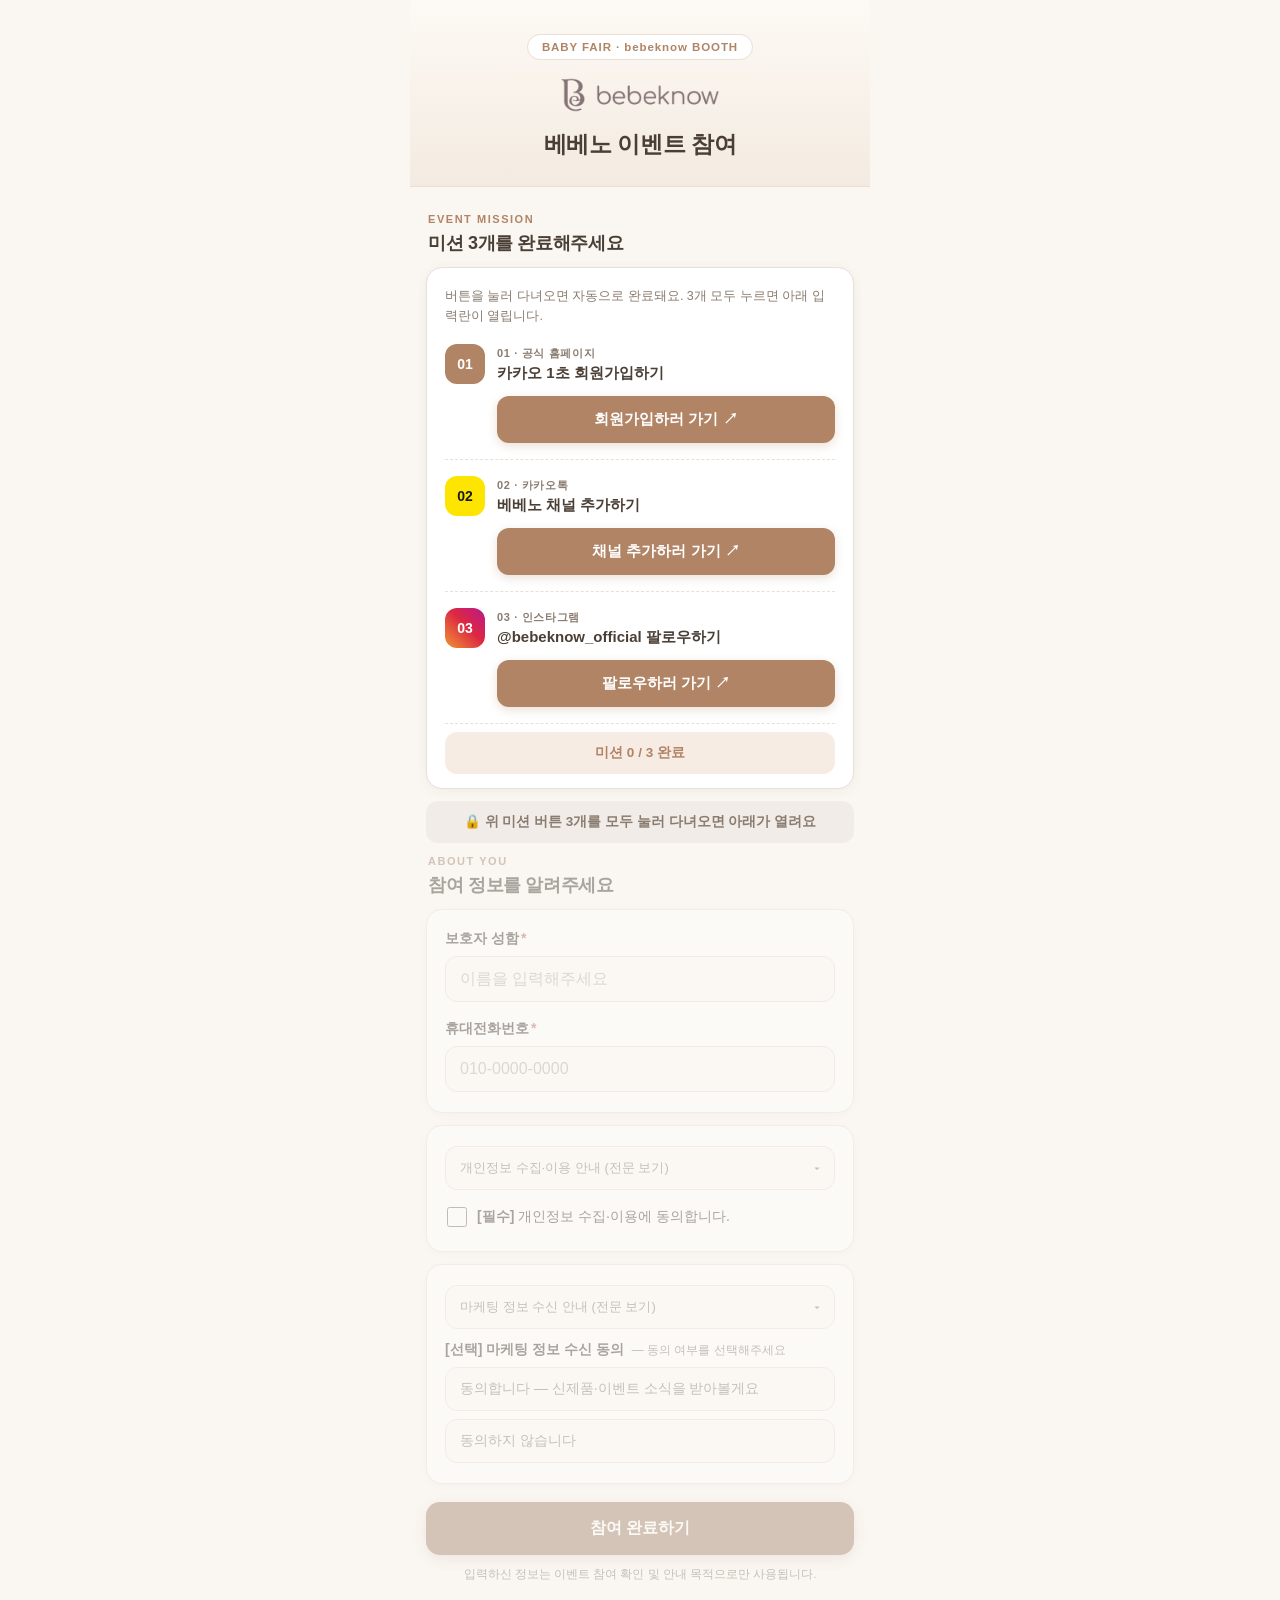
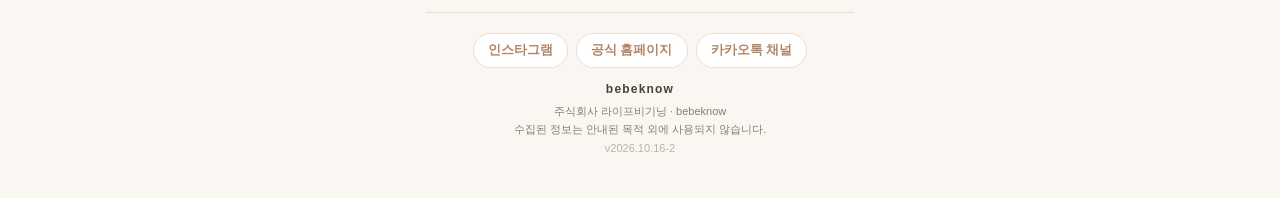
==== index.html @ bc6b5216 "이벤트 페이지: 구매 혜택(보증 연장·캐럿헤드) 카드 삭제 Co-Authored-By: Claude Opus 5.5 <noreply@anthropic.com>" ====
<!DOCTYPE html>
<html lang="ko">
<head>
<meta charset="UTF-8">
<meta name="viewport" content="width=device-width, initial-scale=1.0, maximum-scale=1.0">
<title>베베노 이벤트 참여 | bebeknow</title>
<meta name="description" content="베이비페어 베베노 부스 이벤트 참여 페이지. 미션 3개를 완료하고 실리콘 약병을 받아가세요.">
<meta property="og:title" content="베베노 이벤트 참여">
<meta property="og:description" content="베베노 부스 이벤트 — 미션을 완료하고 럭키드로우에 응모하세요.">
<meta name="theme-color" content="#faf6f1">
<style>
  :root{
    --bg:#faf6f1;
    --bg-deep:#f3ebe1;
    --card:#ffffff;
    --ink:#4a3f36;
    --ink-soft:#8a7c70;
    --line:#e9dfd5;
    --accent:#c9a086;
    --accent-deep:#b08464;
    --accent-tint:#f6ece3;
    --ok:#7ba05b;
    --err:#c46a5a;
    --shadow:0 2px 12px rgba(74,63,54,.06);
  }
  *{box-sizing:border-box;margin:0;padding:0}
  html{-webkit-text-size-adjust:100%;scroll-behavior:smooth}
  body{
    font-family:'Pretendard Variable',Pretendard,-apple-system,BlinkMacSystemFont,'Apple SD Gothic Neo','Noto Sans KR',sans-serif;
    background:var(--bg);color:var(--ink);
    min-height:100vh;padding:0 0 40px;
    display:flex;justify-content:center;
    -webkit-font-smoothing:antialiased;
  }
  .wrap{width:100%;max-width:460px;padding:0 16px}

  /* ===== HERO ===== */
  .hero{
    text-align:center;padding:34px 4px 26px;margin:0 -16px 18px;
    background:linear-gradient(180deg,#fdf9f4 0%,var(--bg-deep) 100%);
    border-bottom:1px solid var(--line);
  }
  .hero .badge{
    display:inline-block;padding:6px 14px;border-radius:999px;
    background:#fff;border:1px solid var(--line);
    font-size:11.5px;font-weight:700;letter-spacing:.08em;color:var(--accent-deep);
    margin-bottom:16px;
  }
  .hero .logo-img{width:186px;max-width:60%;height:auto;display:block;margin:0 auto}
  .hero h1{font-size:23px;font-weight:800;margin-top:14px;line-height:1.4;letter-spacing:-.02em}
  .hero p{font-size:14.5px;color:var(--ink-soft);margin-top:8px;line-height:1.7}

  /* ===== 공통 섹션 ===== */
  .sec-label{
    font-size:11px;font-weight:800;letter-spacing:.14em;color:var(--accent-deep);
    margin:26px 2px 6px;
  }
  .sec-title{font-size:18px;font-weight:800;margin:0 2px 12px;letter-spacing:-.02em}
  .card{
    background:var(--card);border:1px solid var(--line);border-radius:16px;
    padding:20px 18px;margin-bottom:12px;box-shadow:var(--shadow);
  }

  /* ===== 바로가기 링크 ===== */
  .links{display:flex;flex-direction:column;gap:10px}
  .link-row{
    display:flex;align-items:center;gap:12px;
    padding:14px 14px;border:1.5px solid var(--line);border-radius:14px;
    background:#fdfbf8;text-decoration:none;color:inherit;
    transition:border-color .15s, transform .15s;
  }
  .link-row:active{transform:scale(.985)}
  .link-row .num{
    width:38px;height:38px;border-radius:12px;flex-shrink:0;
    display:flex;align-items:center;justify-content:center;
    font-size:18px;color:#fff;background:var(--accent-deep);
  }
  .link-row.ig .num{background:linear-gradient(45deg,#f09433,#dc2743 55%,#bc1888)}
  .link-row.web .num{background:var(--accent-deep)}
  .link-row.kko .num{background:#FEE500;color:#191919}
  .link-row .tx{flex:1;min-width:0}
  .link-row .tx b{display:block;font-size:14.5px;font-weight:700;line-height:1.4}
  .link-row .tx span{display:block;font-size:12px;color:var(--ink-soft);margin-top:2px;
    overflow:hidden;text-overflow:ellipsis;white-space:nowrap}
  .link-row .go{
    font-size:12px;font-weight:700;color:var(--accent-deep);flex-shrink:0;
    padding:7px 11px;border-radius:999px;background:var(--accent-tint);
  }
  .link-row.soon{opacity:.6;pointer-events:none}
  .link-row.soon .go{background:#f1ece7;color:var(--ink-soft)}

  /* ===== 폼 ===== */
  .field{margin-bottom:18px}
  .field:last-child{margin-bottom:0}
  label.t{display:block;font-size:14px;font-weight:700;margin-bottom:8px}
  label.t .req{color:var(--err);margin-left:2px}
  label.t .opt{color:var(--ink-soft);font-weight:400;font-size:12px;margin-left:4px}
  input[type=text],input[type=tel]{
    width:100%;padding:13px 14px;font-size:16px;color:var(--ink);
    border:1.5px solid var(--line);border-radius:12px;background:#fdfbf8;
    outline:none;font-family:inherit;transition:border-color .15s;
  }
  input[type=text]::placeholder,input[type=tel]::placeholder{color:#bdb0a4}
  input[type=text]:focus,input[type=tel]:focus{border-color:var(--accent);background:#fff}
  .hint{font-size:12px;color:var(--ink-soft);margin-top:6px;line-height:1.5}

  /* ===== 주소 검색 ===== */
  .addr-row{display:flex;gap:8px}
  .addr-row input{flex:1;min-width:0}
  .addr-btn{
    flex-shrink:0;padding:0 16px;font-size:14px;font-weight:700;color:#fff;
    background:var(--accent-deep);border:none;border-radius:12px;cursor:pointer;
    font-family:inherit;white-space:nowrap;
  }
  .addr-btn:active{opacity:.85}
  input.addr-main,input.addr-detail{margin-top:8px}
  .dev-note{
    margin:0 -16px 0;padding:12px 16px;background:#fff6d6;color:#6b5320;
    font-size:12.5px;line-height:1.6;border-bottom:1px solid #f0dc9a;
  }
  .dev-note b{display:block;margin-bottom:2px}
  .dev-note[hidden]{display:none}
  .addr-layer{
    position:fixed;inset:0;z-index:1000;background:rgba(74,63,54,.45);
    display:flex;align-items:flex-end;justify-content:center;
  }
  .addr-layer[hidden]{display:none}
  .addr-panel{
    width:100%;max-width:460px;height:85vh;height:85dvh;background:#fff;
    border-radius:18px 18px 0 0;display:flex;flex-direction:column;overflow:hidden;
    box-shadow:0 -6px 30px rgba(0,0,0,.18);
  }
  .addr-head{
    display:flex;align-items:center;justify-content:space-between;
    padding:14px 16px;border-bottom:1px solid var(--line);flex-shrink:0;
  }
  .addr-head b{font-size:15px;font-weight:800}
  .addr-head button{
    width:34px;height:34px;border-radius:50%;border:none;background:var(--bg);
    color:var(--ink);font-size:16px;cursor:pointer;font-family:inherit;
  }
  #addrEmbed{flex:1;min-height:0}
  #addrEmbed iframe{width:100%!important;height:100%!important}
  body.addr-open{overflow:hidden}
  .chips{display:flex;flex-wrap:wrap;gap:8px}
  .chip{position:relative}
  .chip input{position:absolute;opacity:0;inset:0;cursor:pointer}
  .chip span{
    display:inline-block;padding:10px 14px;font-size:14px;border-radius:999px;
    border:1.5px solid var(--line);background:#fdfbf8;color:var(--ink-soft);
  }
  .chip input:checked + span{
    background:var(--accent);border-color:var(--accent);color:#fff;font-weight:700;
  }
  .chip input:focus-visible + span{outline:2px solid var(--accent-deep);outline-offset:2px}
  details{
    border:1px solid var(--line);border-radius:12px;background:#fdfbf8;
    padding:0;margin-bottom:12px;overflow:hidden;
  }
  summary{
    list-style:none;cursor:pointer;padding:12px 14px;font-size:13px;
    color:var(--ink-soft);display:flex;justify-content:space-between;align-items:center;
  }
  summary::-webkit-details-marker{display:none}
  summary::after{content:"▾";font-size:12px}
  details[open] summary::after{content:"▴"}
  .terms{padding:0 14px 12px;font-size:12.5px;line-height:1.7;color:var(--ink-soft)}
  .terms b{color:var(--ink)}
  .agree-row{display:flex;align-items:flex-start;gap:10px;padding:4px 2px}
  .agree-row input[type=checkbox]{
    width:20px;height:20px;margin-top:1px;accent-color:var(--accent-deep);flex-shrink:0;
  }
  .agree-row label{font-size:14px;line-height:1.5;cursor:pointer}
  .radio-col{display:flex;flex-direction:column;gap:8px}
  .radio-item{position:relative}
  .radio-item input{position:absolute;opacity:0;inset:0;cursor:pointer}
  .radio-item span{
    display:block;padding:12px 14px;font-size:14px;border-radius:12px;
    border:1.5px solid var(--line);background:#fdfbf8;color:var(--ink-soft);
  }
  .radio-item input:checked + span{
    border-color:var(--accent-deep);background:var(--accent-tint);color:var(--ink);font-weight:700;
  }
  .btn{
    width:100%;padding:16px;font-size:16px;font-weight:800;color:#fff;
    background:var(--accent-deep);border:none;border-radius:14px;cursor:pointer;
    margin-top:6px;font-family:inherit;letter-spacing:-.01em;
    box-shadow:0 4px 14px rgba(176,132,100,.28);
  }
  .btn:disabled{opacity:.55;box-shadow:none}
  .msg{display:none;margin-top:12px;padding:12px 14px;border-radius:12px;font-size:13.5px;line-height:1.5}
  .msg.err{display:block;background:#faeae6;color:var(--err)}
  .form-note{text-align:center;font-size:11.5px;color:var(--ink-soft);margin-top:10px;line-height:1.6}

  /* ===== 완료 화면 ===== */
  #done{display:none;text-align:center;padding:40px 0 0}
  #done .check{
    width:84px;height:84px;border-radius:50%;background:var(--ok);
    color:#fff;font-size:44px;line-height:84px;margin:0 auto 20px;
  }
  #done h2{font-size:22px;font-weight:800;margin-bottom:10px}
  #done p{font-size:15px;color:var(--ink-soft);line-height:1.7}
  .draw-box{margin:0 0 18px;padding:18px 16px 16px;border-radius:18px;text-align:center;
    background:linear-gradient(135deg,#fff7ec,#fdeede);border:2px solid var(--accent)}
  .draw-box[hidden]{display:none}
  .draw-label{font-size:13px;font-weight:800;letter-spacing:.06em;color:var(--accent-deep)}
  .draw-num{font-size:64px;font-weight:900;line-height:1.1;letter-spacing:.06em;color:var(--ink);margin:4px 0 6px;font-variant-numeric:tabular-nums}
  .draw-note{font-size:12.5px;color:var(--ink-soft);line-height:1.5}
  #locked .draw-box{margin:16px 0 0}
  #done .staff{
    margin:22px 0 26px;background:var(--card);border:2px dashed var(--accent);
    border-radius:16px;padding:18px;font-size:16px;font-weight:800;color:var(--accent-deep);
  }
  #done .staff-time{
    margin-top:8px;font-size:12.5px;font-weight:600;color:var(--ink-soft);
    font-variant-numeric:tabular-nums;
  }
  .hint.warn{color:var(--err);font-weight:600}
  .hint.warn[hidden]{display:none}

  /* ===== 미션 카드 ===== */
  .mission-card{padding:6px 18px 14px}
  .mission{padding:16px 0;border-bottom:1px dashed var(--line)}
  .mission:last-of-type{border-bottom:none}
  .m-head{display:flex;align-items:center;gap:12px}
  .m-num{
    width:40px;height:40px;border-radius:12px;flex-shrink:0;
    display:flex;align-items:center;justify-content:center;
    font-size:14px;font-weight:800;color:#fff;background:var(--accent-deep);
  }
  .m-num.ig{background:linear-gradient(45deg,#f09433,#dc2743 55%,#bc1888)}
  .m-num.kko{background:#FEE500;color:#191919}
  .m-num.web{background:var(--accent-deep)}
  .m-tx{flex:1;min-width:0}
  .m-tx .m-sub{display:block;font-size:11px;font-weight:700;letter-spacing:.06em;color:var(--ink-soft)}
  .m-tx b{display:block;font-size:15px;font-weight:800;line-height:1.35;margin-top:2px}
  .m-intro{font-size:12.5px;color:var(--ink-soft);line-height:1.6;padding:12px 0 2px}
  .m-badge{
    display:none;flex-shrink:0;padding:9px 12px;border-radius:999px;font-size:13px;font-weight:800;
    border:1.5px solid var(--ok);background:var(--ok);color:#fff;white-space:nowrap;
    font-family:inherit;cursor:pointer;
  }
  .mission.done .m-badge{display:inline-block;animation:pop .35s ease}
  .mission.pending .m-badge{
    display:inline-block;background:#fdfbf8;border-color:var(--line);color:var(--ink-soft);
    font-weight:700;pointer-events:none;animation:none;
  }
  .mission.pending .m-badge::before{content:"⏳ 진행 중";}
  .mission.pending .m-badge{font-size:0}
  .mission.pending .m-badge::before{font-size:13px}
  .mission.pending .m-link{background:#fff;border:1.5px solid var(--accent);color:var(--accent-deep);box-shadow:none}
  @keyframes pop{0%{transform:scale(.6);opacity:0}70%{transform:scale(1.12)}100%{transform:scale(1);opacity:1}}
  .m-link{
    display:block;margin:12px 0 0 52px;padding:14px 14px;border-radius:12px;
    border:none;background:var(--accent-deep);color:#fff;
    font-size:15px;font-weight:800;text-decoration:none;text-align:center;
    box-shadow:0 3px 10px rgba(176,132,100,.25);
  }
  .m-link:active{transform:scale(.985)}
  .mission.done .m-link{
    background:#fff;border:1.5px solid var(--line);color:var(--ink-soft);
    font-weight:600;box-shadow:none;
  }
  .mission.done .m-tx b{color:var(--ink-soft)}
  .mission.next .m-link{animation:nudge 1.6s ease-in-out infinite}
  @keyframes nudge{0%,100%{box-shadow:0 3px 10px rgba(176,132,100,.25)}50%{box-shadow:0 3px 18px rgba(176,132,100,.55)}}
  .m-hint{margin:8px 0 0 52px;font-size:12px;color:var(--ink-soft);line-height:1.5}
  .m-progress{
    margin-top:8px;padding:12px;border-radius:12px;text-align:center;
    background:var(--accent-tint);font-size:13.5px;font-weight:700;color:var(--accent-deep);
  }
  .m-progress.all{background:#e8f3df;color:#3f6b2a}

  /* ===== 입력란 잠금(게이트) ===== */
  .gate{position:relative}
  .gate-msg{
    display:none;margin:0 0 12px;padding:12px 14px;border-radius:12px;text-align:center;
    background:#f1ece7;color:var(--ink-soft);font-size:13.5px;font-weight:700;
  }
  .gate.locked .gate-msg{display:block}
  .gate.locked form{opacity:.45;pointer-events:none;filter:grayscale(.3)}

  /* ===== (구) 이벤트 선택 토글 — 현재 미사용 ===== */
  .toggle{display:flex;align-items:flex-start;gap:10px;cursor:pointer}
  .toggle input{width:22px;height:22px;margin-top:2px;accent-color:var(--accent-deep);flex-shrink:0}
  .toggle span{flex:1}
  .toggle span b{display:block;font-size:14.5px;font-weight:700;line-height:1.4}
  .toggle span small{display:block;font-size:12px;color:var(--ink-soft);margin-top:2px;line-height:1.5}
  .evt-list{display:flex;flex-direction:column;gap:10px}
  .evt-list .toggle{
    padding:12px 14px;border:1.5px solid var(--line);border-radius:12px;background:#fdfbf8;
  }
  .evt-list .toggle:has(input:checked){border-color:var(--accent-deep);background:var(--accent-tint)}
  #postboxFields{margin-top:18px;padding-top:18px;border-top:1px dashed var(--line)}
  #postboxFields[hidden]{display:none}
  #postboxFields .sub-h{font-size:13px;font-weight:800;color:var(--accent-deep);margin-bottom:14px}
  .wish-row{display:flex;gap:8px}
  .wish-row select{
    flex:1;min-width:0;padding:13px 12px;font-size:16px;color:var(--ink);font-family:inherit;
    border:1.5px solid var(--line);border-radius:12px;background:#fdfbf8;outline:none;
    -webkit-appearance:none;appearance:none;
    background-image:url("data:image/svg+xml;utf8,<svg xmlns='http://www.w3.org/2000/svg' width='12' height='8' viewBox='0 0 12 8'><path d='M1 1l5 5 5-5' fill='none' stroke='%238a7c70' stroke-width='1.8'/></svg>");
    background-repeat:no-repeat;background-position:right 12px center;padding-right:32px;
  }
  .wish-row select:focus{border-color:var(--accent);background-color:#fff}
  .gate form > .sec-label:first-child{margin-top:4px}

  /* ===== 완료 화면 요약 ===== */
  .done-summary{list-style:none;margin-top:12px;padding-top:12px;border-top:1px dashed var(--accent);text-align:left}
  .done-summary li{font-size:13.5px;font-weight:600;color:var(--ink);padding:3px 0}
  .done-summary li .ok{color:#3f6b2a;margin-right:6px}
  .done-summary li .no{color:var(--ink-soft);margin-right:6px}
  #done .links{text-align:left}

  /* ===== 브랜드 슬로건 ===== */
  .slogan{text-align:center;padding:22px 12px 6px}
  .slogan-en{
    font-size:19px;font-weight:800;letter-spacing:-.01em;color:var(--accent-deep);
    font-family:'Pretendard Variable',Pretendard,-apple-system,sans-serif;
  }
  .slogan-ko{font-size:14px;line-height:1.85;color:var(--ink);margin-top:12px}
  .slogan-ko b{font-weight:800}

  /* ===== 이미 참여 완료된 기기 ===== */
  #locked{display:none;text-align:center;padding:40px 0 0}
  #locked .lock-ico{
    width:84px;height:84px;border-radius:50%;background:var(--accent-tint);
    font-size:38px;line-height:84px;margin:0 auto 20px;
  }
  #locked h2{font-size:21px;font-weight:800;margin-bottom:8px}
  #locked p{font-size:14px;color:var(--ink-soft);line-height:1.7}
  #locked .lock-box{
    margin:20px 0 26px;background:var(--card);border:1px solid var(--line);
    border-radius:16px;padding:18px;font-size:14px;line-height:1.7;color:var(--ink);
  }
  #locked .done-label{
    font-size:11px;font-weight:800;letter-spacing:.14em;color:var(--accent-deep);
    text-align:left;margin:0 2px 8px;
  }
  #locked .links{text-align:left}
  #done .done-label{
    font-size:11px;font-weight:800;letter-spacing:.14em;color:var(--accent-deep);
    text-align:left;margin:0 2px 8px;
  }

  /* ===== 푸터 ===== */
  footer{text-align:center;margin-top:28px;padding-top:20px;border-top:1px solid var(--line)}
  .foot-links{display:flex;justify-content:center;gap:8px;flex-wrap:wrap;margin-bottom:14px}
  .foot-links a{
    font-size:12.5px;font-weight:700;color:var(--accent-deep);text-decoration:none;
    padding:8px 14px;border:1px solid var(--line);border-radius:999px;background:#fff;
  }
  .foot-brand{font-size:12px;font-weight:800;letter-spacing:.1em;color:var(--ink)}
  .foot-txt{font-size:11px;color:var(--ink-soft);margin-top:6px;line-height:1.7}
</style>
</head>
<body>
<div class="wrap">

  <!-- 테스트용 안내: 로컬 파일/미리보기로 열었을 때만 표시됩니다 (배포 후 참가자에게는 보이지 않음) -->
  <div class="dev-note" id="devNote" hidden>
    <b>⚠️ 테스트 안내 (참가자에게는 표시되지 않아요)</b>
    지금은 로컬 파일(file://) 또는 미리보기 창으로 열려 있어요. 이 환경에서는 카카오 우편번호 서비스가 <u>검색 결과 선택</u>을 페이지로 전달하지 못합니다. 실제 배포된 주소(https://…)에서 확인해주세요.
  </div>

  <div id="formView">

    <!-- ===== HERO ===== -->
    <div class="hero">
      <div class="badge">BABY FAIR · bebeknow BOOTH</div>
      <img class="logo-img" src="[data-uri]" alt="bebeknow">
      <h1>베베노 이벤트 참여</h1>
    </div>

    <!-- ===== 미션 ===== -->
    <div class="sec-label">EVENT MISSION</div>
    <div class="sec-title">미션 3개를 완료해주세요</div>
    <div class="card mission-card">

      <p class="m-intro">버튼을 눌러 다녀오면 자동으로 완료돼요. 3개 모두 누르면 아래 입력란이 열립니다.</p>

      <div class="mission" data-mission="home">
        <div class="m-head">
          <div class="m-num web">01</div>
          <div class="m-tx"><span class="m-sub">01 · 공식 홈페이지</span><b>카카오 1초 회원가입하기</b></div>
          <button type="button" class="m-badge" data-mbadge="home" title="완료 취소">✓ 완료</button>
        </div>
        <a class="m-link" data-link="join" data-mgo="home" href="#">회원가입하러 가기 ↗</a>
      </div>

      <div class="mission" data-mission="kakao">
        <div class="m-head">
          <div class="m-num kko">02</div>
          <div class="m-tx"><span class="m-sub">02 · 카카오톡</span><b>베베노 채널 추가하기</b></div>
          <button type="button" class="m-badge" data-mbadge="kakao" title="완료 취소">✓ 완료</button>
        </div>
        <a class="m-link" data-link="kakao" data-mgo="kakao" href="#" target="_blank" rel="noopener noreferrer">채널 추가하러 가기 ↗</a>
      </div>

      <div class="mission" data-mission="insta">
        <div class="m-head">
          <div class="m-num ig">03</div>
          <div class="m-tx"><span class="m-sub">03 · 인스타그램</span><b>@bebeknow_official 팔로우하기</b></div>
          <button type="button" class="m-badge" data-mbadge="insta" title="완료 취소">✓ 완료</button>
        </div>
        <a class="m-link" data-link="instagram" data-mgo="insta" href="#" target="_blank" rel="noopener noreferrer">팔로우하러 가기 ↗</a>
      </div>

      <div class="m-progress" id="missionProgress">미션 <b>0</b> / 3 완료</div>
    </div>

    <!-- ===== 이벤트 선택 + 참여 정보 (미션 완료 후 열림) ===== -->
    <div class="gate locked" id="gate">
    <div class="gate-msg" id="gateMsg">🔒 위 미션 버튼 3개를 모두 눌러 다녀오면 아래가 열려요</div>
    <form id="eventForm" novalidate>

      <div class="sec-label">ABOUT YOU</div>
      <div class="sec-title">참여 정보를 알려주세요</div>
      <div class="card">
        <div class="field">
          <label class="t" for="f-name">보호자 성함<span class="req">*</span></label>
          <input type="text" id="f-name" autocomplete="name" placeholder="이름을 입력해주세요">
        </div>
        <div class="field">
          <label class="t" for="f-phone">휴대전화번호<span class="req">*</span></label>
          <input type="tel" id="f-phone" inputmode="numeric" autocomplete="tel" placeholder="010-0000-0000">
          <p class="hint warn" id="phoneWarn" hidden></p>
        </div>
      </div>

      <div class="card">
        <details>
          <summary>개인정보 수집·이용 안내 (전문 보기)</summary>
          <div class="terms">
            주식회사 라이프비기닝은 이벤트 진행을 위해 아래와 같이 개인정보를 수집·이용합니다.<br>
            · <b>수집 항목</b>: 성함, 휴대전화번호<br>
            · <b>이용 목적</b>: 이벤트 참여 확인 및 중복 참여 방지, 사은품(실리콘 약병) 증정<br>
            · <b>보유 기간</b>: 이벤트 종료 후 3개월 이내 파기<br>
            ※ 동의를 거부하실 수 있으나, 거부 시 이벤트 참여가 어렵습니다.
          </div>
        </details>
        <div class="agree-row">
          <input type="checkbox" id="agree1">
          <label for="agree1"><b>[필수]</b> 개인정보 수집·이용에 동의합니다.</label>
        </div>
      </div>

      <div class="card">
        <details>
          <summary>마케팅 정보 수신 안내 (전문 보기)</summary>
          <div class="terms">
            베베노의 신제품 출시·이벤트 소식을 문자(SMS)·카카오톡으로 보내드립니다.<br>
            · <b>수집 항목</b>: 성함, 휴대전화번호<br>
            · <b>이용 목적</b>: 신제품·이벤트·할인 정보 안내<br>
            · <b>보유 기간</b>: 수신 동의 철회 시까지<br>
            ※ 동의하지 않으셔도 이벤트 참여에 불이익이 없으며, 동의 후에도 언제든 무료로 수신 거부하실 수 있습니다.
          </div>
        </details>
        <label class="t" style="margin-bottom:8px">[선택] 마케팅 정보 수신 동의 <span class="opt">— 동의 여부를 선택해주세요</span></label>
        <div class="radio-col">
          <label class="radio-item">
            <input type="radio" name="agree2" value="yes">
            <span>동의합니다 — 신제품·이벤트 소식을 받아볼게요</span>
          </label>
          <label class="radio-item">
            <input type="radio" name="agree2" value="no">
            <span>동의하지 않습니다</span>
          </label>
        </div>
      </div>

      <button type="submit" class="btn" id="submitBtn">참여 완료하기</button>
      <div class="msg" id="errMsg" role="alert" aria-live="assertive"></div>
      <p class="form-note">입력하신 정보는 이벤트 참여 확인 및 안내 목적으로만 사용됩니다.</p>
    </form>
    </div>

    <footer>
      <div class="foot-links" id="footLinks">
        <a data-link="instagram" href="#" target="_blank" rel="noopener noreferrer">인스타그램</a>
        <a data-link="homepage" href="#" target="_blank" rel="noopener noreferrer">공식 홈페이지</a>
        <a data-link="kakao" href="#" target="_blank" rel="noopener noreferrer">카카오톡 채널</a>
      </div>
      <div class="foot-brand">bebeknow</div>
      <p class="foot-txt">주식회사 라이프비기닝 · bebeknow<br>수집된 정보는 안내된 목적 외에 사용되지 않습니다.<br><span id="pageVer" style="opacity:.55">v2026.10.16-2</span></p>
    </footer>
  </div>

  <!-- ===== 완료 화면 ===== -->
  <div id="done">
    <div class="check">✓</div>
    <h2>참여가 완료되었어요!</h2>
    <p id="doneLead">스태프에게 확인받고 실리콘 약병을 받아가세요 🎁</p>
    <div class="draw-box" id="drawBox" hidden>
      <div class="draw-label" id="drawRound">응모번호</div>
      <div class="draw-num" id="drawNum">000</div>
      <div class="draw-note">발표 때 이 번호가 불리면 스태프에게 이 화면을 보여주세요</div>
    </div>
    <div class="staff">
      이 화면을 스태프에게 보여주세요 🙂
      <div class="staff-time" id="staffTime"></div>
      <ul class="done-summary" id="doneSummary"></ul>
    </div>

    <!-- ===== 브랜드 슬로건 (문구는 여기서 수정) ===== -->
    <div class="slogan">
      <div class="slogan-en">Easy breath, Easy life</div>
      <p class="slogan-ko">오늘도, 더 좋은 육아의 순간을 위해<br>작지만 확실한 변화,<br><b>bebeknow</b>가 만듭니다</p>
    </div>

    <footer>
      <div class="foot-brand">bebeknow</div>
      <p class="foot-txt">주식회사 라이프비기닝 · bebeknow</p>
    </footer>
  </div>

  <!-- ===== 이미 참여 완료된 기기 ===== -->
  <div id="locked">
    <div class="lock-ico">🔒</div>
    <h2>이미 참여가 완료된 기기예요</h2>
    <p id="lockMeta"></p>
    <div class="draw-box" id="lockDraw" hidden>
      <div class="draw-label" id="lockDrawRound">응모번호</div>
      <div class="draw-num" id="lockDrawNum">000</div>
    </div>
    <div class="lock-box">
      한 기기·한 번호당 <b>한 번만</b> 참여할 수 있어요.<br>
      아직 선물을 받지 못하셨다면 스태프에게 <b>휴대전화번호</b>를 알려주세요.
    </div>
    <div class="slogan">
      <div class="slogan-en">Easy breath, Easy life</div>
      <p class="slogan-ko">오늘도, 더 좋은 육아의 순간을 위해<br>작지만 확실한 변화,<br><b>bebeknow</b>가 만듭니다</p>
    </div>
    <footer>
      <div class="foot-brand">bebeknow</div>
      <p class="foot-txt">주식회사 라이프비기닝 · bebeknow</p>
    </footer>
  </div>

</div>

<script>
/* ============================================================
 * [1] 바로가기 링크 설정
 *  - 주소를 비워두면 해당 버튼은 "준비 중" 상태로 표시됩니다.
 *  - ★ 표시된 항목은 실제 주소로 교체해주세요.
 * ============================================================ */
var LINKS = {
  instagram: "https://www.instagram.com/bebeknow_official/",
  homepage : "https://bebeknow.com/",
  /* 미션 01: 카카오 1초 회원가입 페이지. returnUrl → 가입/로그인 후 이벤트 페이지로 자동 복귀 */
  join     : "https://www.bebeknow.com/member/login.html?returnUrl=" + encodeURIComponent("https://bebeknow.github.io/event/"),
  kakao    : "https://pf.kakao.com/_xiBGRG"
};

/* ============================================================
 * [2] 중복 차단 백엔드 (Google Apps Script 웹 앱 URL)
 *  ★ bebeknow_apps_script.gs 를 배포하고 받은 URL을 여기에 넣으세요.
 *    (https://script.google.com/macros/s/…/exec)
 *  - 넣으면: 전화번호 중복 차단 + "참여자" 탭에 저장
 *  - 비워두면: 아래 [3] 구글폼으로 저장 (중복 차단 없음)
 * ============================================================ */
var GAS_URL = "https://script.google.com/macros/s/AKfycbwOrp74H1BYqzJ-8Wv7jv4q5qJ8K0qfA1z6YpHIRz-LsfTCHWrP8SoGe_8QYl51Q_zOew/exec";

/* ============================================================
 * [3] 구글폼 설정 (GAS_URL이 비어 있을 때만 사용)
 *  응답은 구글시트 "베베노 느린 우체통 이벤트(응답)"에 자동 저장됩니다.
 * ============================================================ */
var GF = {
  action: "https://docs.google.com/forms/d/e/1FAIpQLSdjPWGPc31a0-SEVeKS-C2T6EQDVCtPmyhC0P4CqMHW9VI29A/formResponse",
  entries: {
    name: "entry.905327440",
    phone: "entry.784976325",
    address: "entry.1972831091",
    baby: "entry.731690939",
    event: "entry.1409737991",
    agree1: "entry.262244604",
    agree2: "entry.1705169096"
  }
};

/* ---------- 링크 적용 ---------- */
(function applyLinks(){
  var nodes = document.querySelectorAll("[data-link]");
  Array.prototype.forEach.call(nodes, function(el){
    var url = LINKS[el.getAttribute("data-link")];
    if(url){
      el.href = url;
      return;
    }
    if(el.classList.contains("link-row")){
      el.classList.add("soon");
      el.querySelector(".go").textContent = "준비 중";
      el.removeAttribute("href");
    }else{
      el.style.display = "none";
    }
  });
  var fl = document.getElementById("footLinks");
  if(fl && fl.querySelectorAll("a[href]").length === 0) fl.style.display = "none";
})();

/* ---------- 미션: 버튼을 누르고 다녀오면 완료 (폰에 저장되어 갔다 와도 유지) ----------
 *  - 버튼을 누르면 "진행 중" 표시 → 앱/탭에 갔다가 이 페이지로 돌아오면 ✓ 완료
 *    (같은 탭으로 이동하는 회원가입은 돌아와서 페이지가 다시 열릴 때 완료)
 *  - 페이지를 떠난 흔적이 없어도 12초 뒤에는 완료 처리 (막다른 길 방지)
 *  - 3개 다 되면 입력란이 열리고 그쪽으로 스크롤
 *  - ✓ 완료 배지를 누르면 취소 (잘못 눌렀을 때)
 * ------------------------------------------------------------------ */
var MISSION_KEY = "bebeknow_missions";
var MISSION_ORDER = ["home", "kakao", "insta"];
var MISSION_LABEL = { kakao: "카카오톡 채널 추가", home: "공식 홈페이지 회원가입", insta: "인스타그램 팔로우" };
var MISSION_FALLBACK_MS = 12000;
var missions = (function(){ try{ return JSON.parse(localStorage.getItem(MISSION_KEY) || "{}"); }catch(e){ return {}; } })();
function saveMissions(){ try{ localStorage.setItem(MISSION_KEY, JSON.stringify(missions)); }catch(e){} }
function isDone(k){ return missions[k] === true; }
function missionState(){ var m = {}; MISSION_ORDER.forEach(function(k){ m[k] = isDone(k); }); return m; }
function allMissionsDone(){ return MISSION_ORDER.every(isDone); }
function nextMission(){ for(var i = 0; i < MISSION_ORDER.length; i++){ if(!isDone(MISSION_ORDER[i])) return MISSION_ORDER[i]; } return null; }
function refreshMissions(){
  var n = 0, next = nextMission();
  MISSION_ORDER.forEach(function(k){
    var card = document.querySelector('.mission[data-mission="' + k + '"]');
    card.classList.toggle("done", isDone(k));
    card.classList.toggle("pending", missions[k] === "pending");
    card.classList.toggle("next", k === next);
    if(isDone(k)) n++;
  });
  var prog = document.getElementById("missionProgress");
  var total = MISSION_ORDER.length;
  prog.innerHTML = n === total ? "🎉 미션 완료! 아래에 참여 정보를 입력해주세요" : "미션 <b>" + n + "</b> / " + total + " 완료";
  prog.classList.toggle("all", n === total);
  document.getElementById("gate").classList.toggle("locked", n !== total);
  saveMissions();
}
/* 미션 3개가 모두 끝났을 때만 입력란으로 스크롤 (중간에는 화면을 움직이지 않음) */
function scrollToNext(){
  if(!allMissionsDone()) return;
  var el = document.getElementById("gate");
  if(el) setTimeout(function(){ el.scrollIntoView({behavior:"smooth", block:"start"}); }, 250);
}
/* 진행 중인 미션을 완료로 바꾸고 화면 갱신 */
function completeMission(k){
  if(missions[k] !== "pending") return;
  missions[k] = true;
  refreshMissions();
  scrollToNext();
}
function completeAllPending(){
  MISSION_ORDER.forEach(function(k){ if(missions[k] === "pending") completeMission(k); });
}
(function(){
  /* 링크 클릭 = "진행 중" (새 탭/앱으로 나가는 건 브라우저가 그대로 처리) */
  Array.prototype.forEach.call(document.querySelectorAll("[data-mgo]"), function(a){
    a.addEventListener("click", function(){
      var k = a.getAttribute("data-mgo");
      if(missions[k]) return;
      missions[k] = "pending";
      refreshMissions();
      /* 떠났다가 돌아오면 완료, 아니면 일정 시간 뒤 완료 */
      var left = false;
      var onVis = function(){
        if(document.visibilityState === "hidden"){ left = true; return; }
        if(left){ document.removeEventListener("visibilitychange", onVis); completeMission(k); }
      };
      document.addEventListener("visibilitychange", onVis);
      setTimeout(function(){ document.removeEventListener("visibilitychange", onVis); completeMission(k); }, MISSION_FALLBACK_MS);
    });
  });
  /* 페이지가 다시 열렸을 때(같은 탭 이동 후 복귀·새로고침) 진행 중이던 미션은 완료 처리 */
  completeAllPending();
  window.addEventListener("pageshow", function(e){ if(e.persisted) completeAllPending(); });
  /* ✓ 완료 배지 = 취소 */
  Array.prototype.forEach.call(document.querySelectorAll("[data-mbadge]"), function(b){
    b.addEventListener("click", function(){
      var k = b.getAttribute("data-mbadge");
      if(!confirm(MISSION_LABEL[k] + " 완료를 취소할까요?")) return;
      delete missions[k];
      refreshMissions();
    });
  });
  refreshMissions();
})();

/* ---------- 오류 메시지 ---------- */
function showErr(t){
  var m = document.getElementById("errMsg");
  m.textContent = t; m.classList.add("err"); m.style.display="block";
  m.scrollIntoView({behavior:"smooth", block:"center"});
}
function hideErr(){ document.getElementById("errMsg").style.display="none"; }

/* ---------- 로컬 파일/미리보기 환경 감지 → 테스트용 안내 표시 ---------- */
(function(){
  var isLocal = /^(file|data|about):$/.test(location.protocol) || window.origin === "null";
  if(isLocal) document.getElementById("devNote").hidden = false;
})();

/* ---------- 참여 완료된 기기 잠금 ----------
 *  - 제출이 끝난 기기는 다음 접속부터 입력 폼 대신 "이미 참여 완료" 화면만 보입니다.
 *  - 시트에서 지워도 풀리지 않습니다. 푸는 방법은 하나뿐:
 *    스태프가 주소 뒤에 ?reset 을 붙여 접속  (예: …/event/?reset)
 * -------------------------------------------- */
var DEVICE_KEY = "bebeknow_event_done";
function pad3(n){ n = parseInt(n, 10); return isNaN(n) ? "" : ("00" + n).slice(-3); }
function showDraw(boxId, roundId, numId, round, no){
  if(!no) return;
  document.getElementById(roundId).textContent = (round ? round + "회차 " : "") + "럭키드로우 응모번호";
  document.getElementById(numId).textContent = pad3(no);
  document.getElementById(boxId).hidden = false;
}
function readDevice(){ try{ var r = localStorage.getItem(DEVICE_KEY); return r ? JSON.parse(r) : null; }catch(e){ return null; } }
function clearDevice(){ try{ localStorage.removeItem(DEVICE_KEY); }catch(e){} }
function showLocked(d){
  document.getElementById("formView").style.display = "none";
  document.getElementById("done").style.display = "none";
  document.getElementById("lockMeta").textContent = (d.at || "오늘") + " · " + (d.name || "") + "님 · 끝번호 " + (d.phone ? d.phone.slice(-4) : "----");
  showDraw("lockDraw", "lockDrawRound", "lockDrawNum", d.round, d.draw);
  document.getElementById("locked").style.display = "block";
  window.scrollTo(0,0);
}
function showForm(){
  document.getElementById("locked").style.display = "none";
  document.getElementById("formView").style.display = "block";
}
(function(){
  /* 미리보기: ?demo 를 붙이면 샘플 이름으로 완료 화면만 표시 (저장·잠금 없음, 스태프 교육용) */
  if(/demo/i.test(location.search + location.hash)){
    document.getElementById("formView").style.display = "none";
    document.getElementById("done").style.display = "block";
    var dz = function(n){ return (n<10?"0":"")+n; };
    var dclock = document.getElementById("staffTime");
    var dtick = function(){ var t = new Date(); dclock.textContent = "김베베님 · " + (t.getMonth()+1)+"/"+t.getDate()+" "+dz(t.getHours())+":"+dz(t.getMinutes())+":"+dz(t.getSeconds()); };
    dtick(); setInterval(dtick, 1000);
    showDraw("drawBox", "drawRound", "drawNum", 1, 37);
    var dsum = document.getElementById("doneSummary");
    MISSION_ORDER.forEach(function(k){
      var li = document.createElement("li");
      li.innerHTML = '<span class="ok">✅</span>' + MISSION_LABEL[k] + ' <small style="color:var(--ink-soft)">(자가 체크)</small>';
      dsum.appendChild(li);
    });
    var dm = document.createElement("div");
    dm.style.cssText = "margin:0 0 14px;padding:10px 14px;border-radius:12px;background:#fff6d6;color:#6b5320;font-size:12.5px;font-weight:700;text-align:center;";
    dm.textContent = "미리보기 화면입니다 (실제 참여 아님)";
    document.getElementById("done").insertBefore(dm, document.getElementById("done").firstChild);
    return;
  }
  /* 스태프 비상 해제: ?reset / ?RESET / #reset 모두 인식 (대소문자 무관) */
  if(/reset/i.test(location.search + location.hash)){
    var had = !!readDevice() || Object.keys(missions).length > 0;
    clearDevice();
    /* 미션 완료 상태도 함께 초기화 */
    Object.keys(missions).forEach(function(k){ delete missions[k]; });
    try{ localStorage.removeItem(MISSION_KEY); }catch(e){}
    refreshMissions();
    var m = document.createElement("div");
    m.style.cssText = "margin:0 0 14px;padding:12px 14px;border-radius:12px;background:#eaf3e2;color:#3f6b2a;font-size:13.5px;line-height:1.6;font-weight:600;";
    m.textContent = had ? "✅ 이 기기의 참여 기록과 미션 상태를 초기화했어요. 처음부터 다시 참여할 수 있습니다." : "ℹ️ 이 기기에는 참여 기록이 없어요. 바로 참여할 수 있습니다.";
    var form = document.getElementById("eventForm");
    form.insertBefore(m, form.firstChild);
    try{ history.replaceState(null, "", location.pathname); }catch(e){}   /* 주소에서 ?reset 제거 */
    return;
  }
  var d = readDevice();
  if(!d) return;
  showLocked(d);
})();

/* ---------- 전화번호 자동 하이픈 + 중복 미리 조회 ---------- */
var phoneWarn = document.getElementById("phoneWarn");
var precheckTimer = null, precheckSeq = 0;
function phoneDigits(v){ return String(v||"").replace(/\D/g,""); }

function precheckPhone(phone){
  if(!GAS_URL) return;
  var seq = ++precheckSeq;
  fetch(GAS_URL + "?phone=" + encodeURIComponent(phone), {method:"GET", redirect:"follow"})
    .then(function(r){ return r.json(); })
    .then(function(res){
      if(seq !== precheckSeq) return;  // 더 최신 조회가 있으면 무시
      if(res && res.status === "dup"){
        phoneWarn.textContent = "이미 참여하신 번호예요 (" + res.at + " 참여). 한 분당 한 번만 참여할 수 있어요.";
        phoneWarn.hidden = false;
      }else{
        phoneWarn.textContent = "";
        phoneWarn.hidden = true;
      }
    })
    .catch(function(){ /* 조회 실패는 무시 — 제출 시 다시 확인 */ });
}

document.getElementById("f-phone").addEventListener("input", function(){
  var d = phoneDigits(this.value).slice(0,11);
  if(d.length > 7) this.value = d.slice(0,3)+"-"+d.slice(3,7)+"-"+d.slice(7);
  else if(d.length > 3) this.value = d.slice(0,3)+"-"+d.slice(3);
  else this.value = d;

  phoneWarn.textContent = "";
  phoneWarn.hidden = true;
  clearTimeout(precheckTimer);
  var v = this.value;
  if(/^01[016789]-\d{3,4}-\d{4}$/.test(v)){
    precheckTimer = setTimeout(function(){ precheckPhone(v); }, 400);
  }
});

/* ---------- 제출 ---------- */
document.getElementById("eventForm").addEventListener("submit", function(ev){
  ev.preventDefault(); hideErr();

  var name = document.getElementById("f-name").value.trim();
  var phone = document.getElementById("f-phone").value.trim();
  var mstate = missionState();
  var missionText = MISSION_ORDER.map(function(k){ return MISSION_LABEL[k] + (mstate[k] ? " ☑" : " ☐"); }).join(" / ");
  var agree1 = document.getElementById("agree1").checked;
  var agree2 = document.querySelector('input[name="agree2"]:checked');

  if(!allMissionsDone()) return showErr("위 미션 3개의 버튼을 모두 눌러 다녀와주세요.");
  if(!name) return showErr("성함을 입력해주세요.");
  if(!/^01[016789]-\d{3,4}-\d{4}$/.test(phone)) return showErr("휴대전화번호를 확인해주세요. (예: 010-1234-5678)");
  if(!agree1) return showErr("개인정보 수집·이용 동의(필수)에 체크해주세요.");
  if(!agree2) return showErr("마케팅 정보 수신 동의 여부를 선택해주세요. (동의하지 않으셔도 참여 가능해요)");

  var btn = document.getElementById("submitBtn");
  function lock(){ btn.disabled = true; btn.textContent = "제출 중..."; }
  function unlock(){ btn.disabled = false; btn.textContent = "참여 완료하기"; }

  /* ===== A. 중복 차단 백엔드로 제출 (GAS_URL 설정 시) ===== */
  if(GAS_URL){
    lock();
    var payload = {
      name: name, phone: phone,
      missions: missionText,
      agree1: true, agree2: agree2.value === "yes"
    };
    fetch(GAS_URL, { method:"POST", body: JSON.stringify(payload), redirect:"follow" })
      .then(function(r){ return r.json(); })
      .then(function(res){
        if(!res || res.status === "error" || res.status === "bad"){
          unlock();
          return showErr("저장 중 문제가 생겼어요. 잠시 후 다시 시도하거나 스태프에게 알려주세요." + (res && res.message ? " [" + String(res.message).slice(0, 80) + "]" : res && res.status ? " [" + res.status + "]" : ""));
        }
        if(res.status === "full"){
          unlock();
          return showErr("이번 회차 응모번호(1~999)가 모두 발급됐어요. 스태프에게 알려주세요.");
        }
        if(res.status === "dup"){
          unlock();
          phoneWarn.textContent = "이미 참여하신 번호예요 (" + res.at + " 참여).";
          phoneWarn.hidden = false;
          return showErr("이미 참여하신 번호예요 (" + res.at + " 참여). 한 분당 한 번만 참여할 수 있어요. 완료 화면을 잃어버리셨다면 스태프에게 번호를 알려주세요.");
        }
        finish(res);
      })
      .catch(function(){
        unlock();
        showErr("네트워크 연결이 불안정해요. 잠시 후 다시 시도해주세요.");
      });
    return;
  }

  /* ===== B. 구글폼으로 제출 (GAS_URL 미설정 시 — 중복 차단 없음) ===== */
  if(!GF.action || !GF.entries.name){
    return showErr("폼 연결 설정이 아직 완료되지 않았습니다. 담당자에게 알려주세요.");
  }
  var p = new URLSearchParams();
  p.append(GF.entries.name, name);
  p.append(GF.entries.phone, phone);
  p.append(GF.entries.address, "");
  if(GF.entries.baby) p.append(GF.entries.baby, "");
  if(GF.entries.event) p.append(GF.entries.event, "미션 이벤트");
  if(GF.entries.agree1) p.append(GF.entries.agree1, "개인정보 수집·이용에 동의합니다");
  if(GF.entries.agree2) p.append(GF.entries.agree2, agree2.value==="yes" ? "마케팅 정보 수신에 동의합니다" : "동의하지 않습니다");

  lock();
  fetch(GF.action, {
    method:"POST", mode:"no-cors",
    headers:{"Content-Type":"application/x-www-form-urlencoded"},
    body:p.toString()
  }).then(function(){ finish(null); }).catch(function(){ finish(null); });

  /* ===== 완료 화면 ===== */
  function finish(res){
    document.getElementById("formView").style.display="none";
    document.getElementById("done").style.display="block";

    /* 참여자 이름 + 초 단위로 움직이는 시계 — 캡처 화면은 시간이 멈춰 있어 구분됩니다 */
    var clock = document.getElementById("staffTime");
    function z(n){ return (n<10?"0":"")+n; }
    function tick(){
      var t = new Date();
      clock.textContent = name + "님 · " + (t.getMonth()+1)+"/"+t.getDate()+" "+z(t.getHours())+":"+z(t.getMinutes())+":"+z(t.getSeconds());
    }
    tick(); setInterval(tick, 1000);
    if(res && res.drawNo) showDraw("drawBox", "drawRound", "drawNum", res.round, res.drawNo);

    /* 미션 요약 */
    var sum = document.getElementById("doneSummary");
    sum.innerHTML = "";
    MISSION_ORDER.forEach(function(k){
      var li = document.createElement("li");
      li.innerHTML = '<span class="ok">✅</span>' + MISSION_LABEL[k] + ' <small style="color:var(--ink-soft)">(자가 체크)</small>';
      sum.appendChild(li);
    });
    try{ localStorage.removeItem(MISSION_KEY); }catch(e){}

    try{
      var t0 = new Date();
      var stamp = (res && res.at) || ((t0.getMonth()+1) + "/" + t0.getDate() + " " + z(t0.getHours()) + ":" + z(t0.getMinutes()));
      localStorage.setItem(DEVICE_KEY, JSON.stringify({ name: name, at: stamp, phone: phoneDigits(phone), round: res && res.round, draw: res && res.drawNo }));
    }catch(e){}
    window.scrollTo(0,0);
  }
});
</script>
</body>
</html>
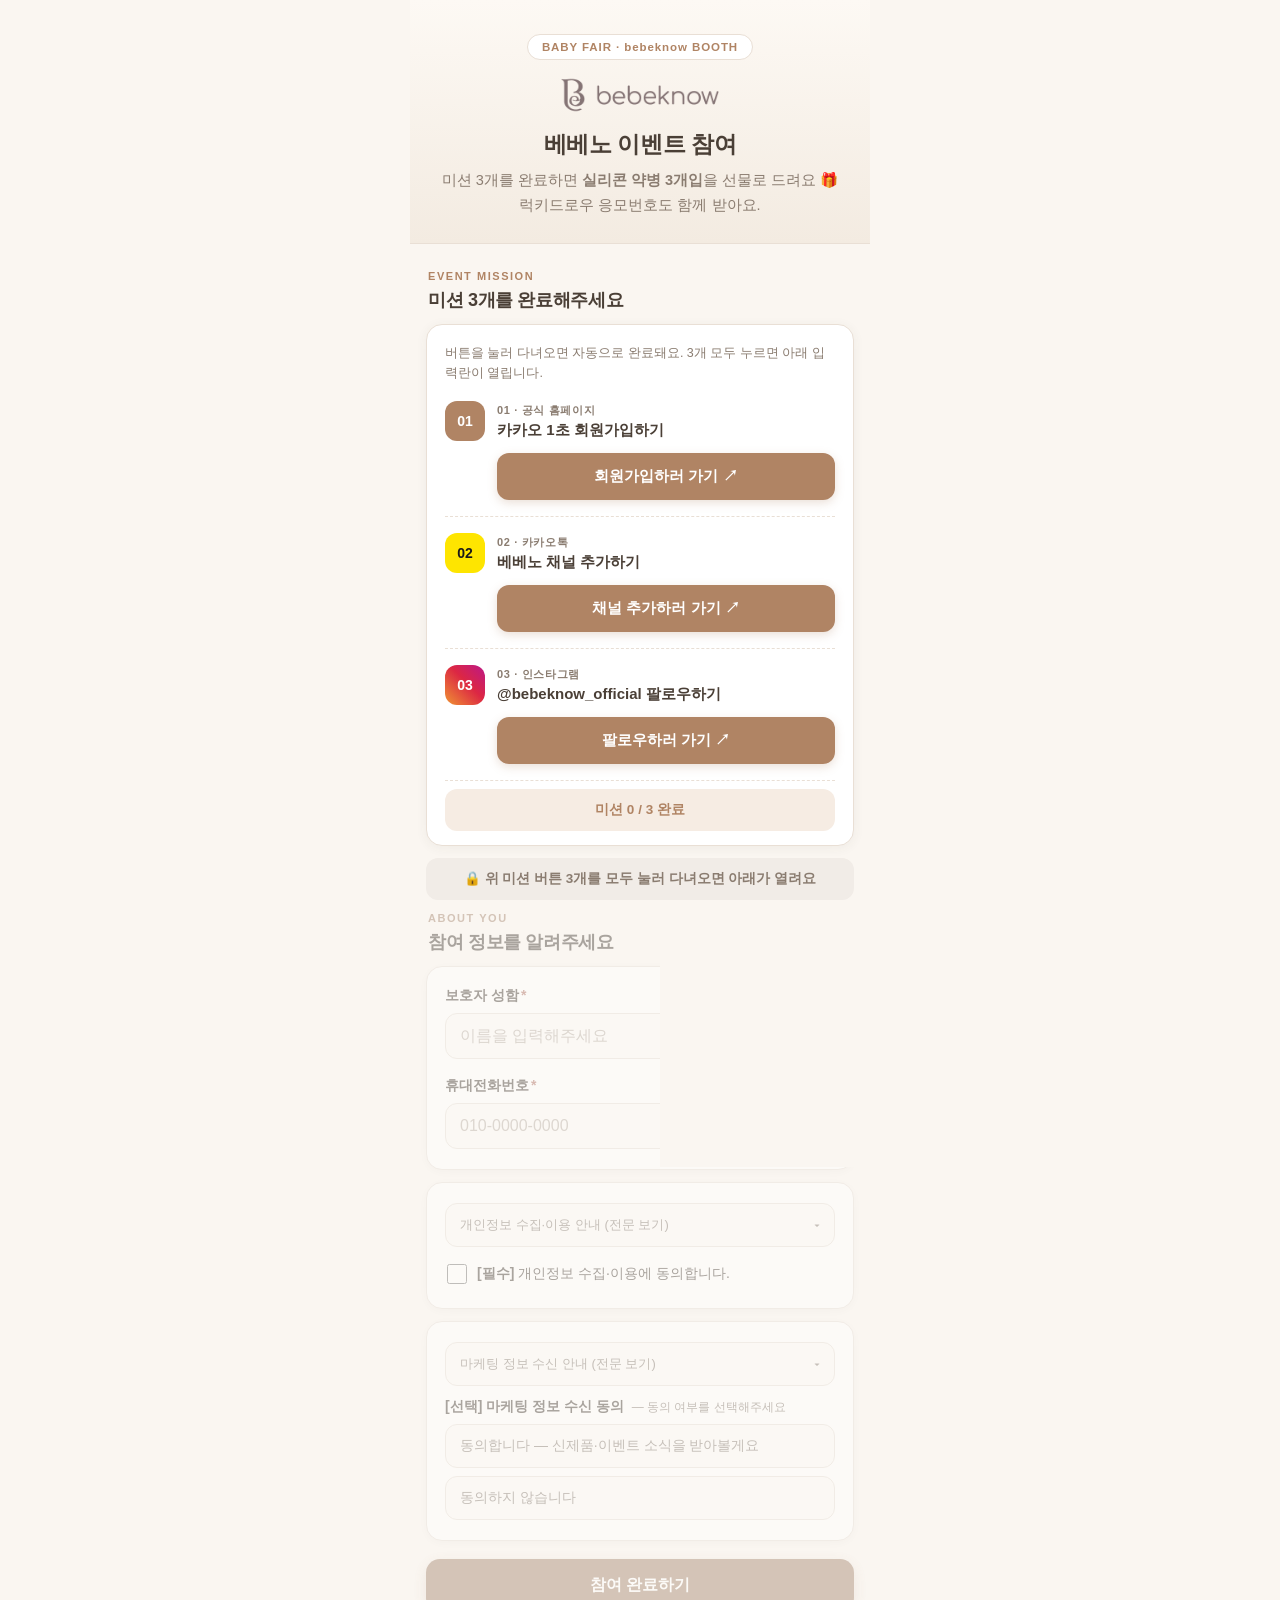
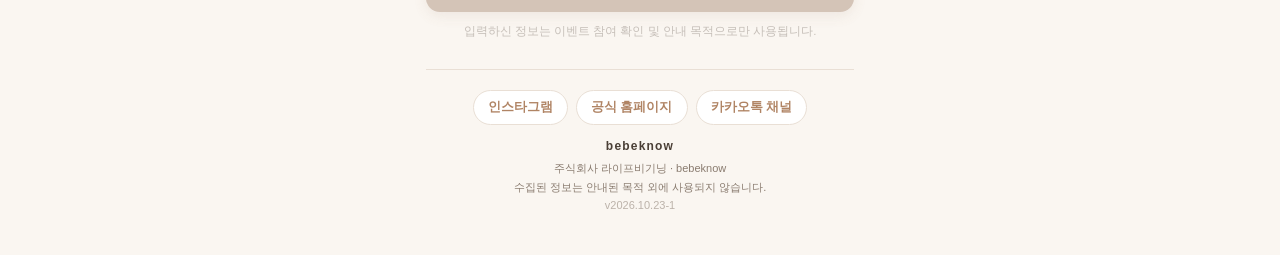
==== commit d717fd17: "이벤트 페이지: 미션 완료 사은품(실리콘 약병 3개입) 문구 추가 Co-Authored-By: Claude Fable 5.1 <noreply@anthropic.com>" ====
--- a/index.html
+++ b/index.html
@@ -4,9 +4,9 @@
 <meta charset="UTF-8">
 <meta name="viewport" content="width=device-width, initial-scale=1.0, maximum-scale=1.0">
 <title>베베노 이벤트 참여 | bebeknow</title>
-<meta name="description" content="베이비페어 베베노 부스 이벤트 참여 페이지. 미션 3개를 완료하고 실리콘 약병을 받아가세요.">
+<meta name="description" content="베이비페어 베베노 부스 이벤트 참여 페이지. 미션 3개를 완료하고 실리콘 약병 3개입을 받아가세요.">
 <meta property="og:title" content="베베노 이벤트 참여">
-<meta property="og:description" content="베베노 부스 이벤트 — 미션을 완료하고 럭키드로우에 응모하세요.">
+<meta property="og:description" content="베베노 부스 이벤트 — 미션 3개 완료하면 실리콘 약병 3개입 증정 + 럭키드로우 응모">
 <meta name="theme-color" content="#faf6f1">
 <style>
   :root{
@@ -370,6 +370,7 @@
       <div class="badge">BABY FAIR · bebeknow BOOTH</div>
       <img class="logo-img" src="[data-uri]" alt="bebeknow">
       <h1>베베노 이벤트 참여</h1>
+      <p>미션 3개를 완료하면 <b>실리콘 약병 3개입</b>을 선물로 드려요 🎁<br>럭키드로우 응모번호도 함께 받아요.</p>
     </div>
 
     <!-- ===== 미션 ===== -->
@@ -482,7 +483,7 @@
         <a data-link="kakao" href="#" target="_blank" rel="noopener noreferrer">카카오톡 채널</a>
       </div>
       <div class="foot-brand">bebeknow</div>
-      <p class="foot-txt">주식회사 라이프비기닝 · bebeknow<br>수집된 정보는 안내된 목적 외에 사용되지 않습니다.<br><span id="pageVer" style="opacity:.55">v2026.10.16-2</span></p>
+      <p class="foot-txt">주식회사 라이프비기닝 · bebeknow<br>수집된 정보는 안내된 목적 외에 사용되지 않습니다.<br><span id="pageVer" style="opacity:.55">v2026.10.23-1</span></p>
     </footer>
   </div>
 
@@ -490,7 +491,7 @@
   <div id="done">
     <div class="check">✓</div>
     <h2>참여가 완료되었어요!</h2>
-    <p id="doneLead">스태프에게 확인받고 실리콘 약병을 받아가세요 🎁</p>
+    <p id="doneLead">스태프에게 확인받고 실리콘 약병 3개입을 받아가세요 🎁</p>
     <div class="draw-box" id="drawBox" hidden>
       <div class="draw-label" id="drawRound">응모번호</div>
       <div class="draw-num" id="drawNum">000</div>
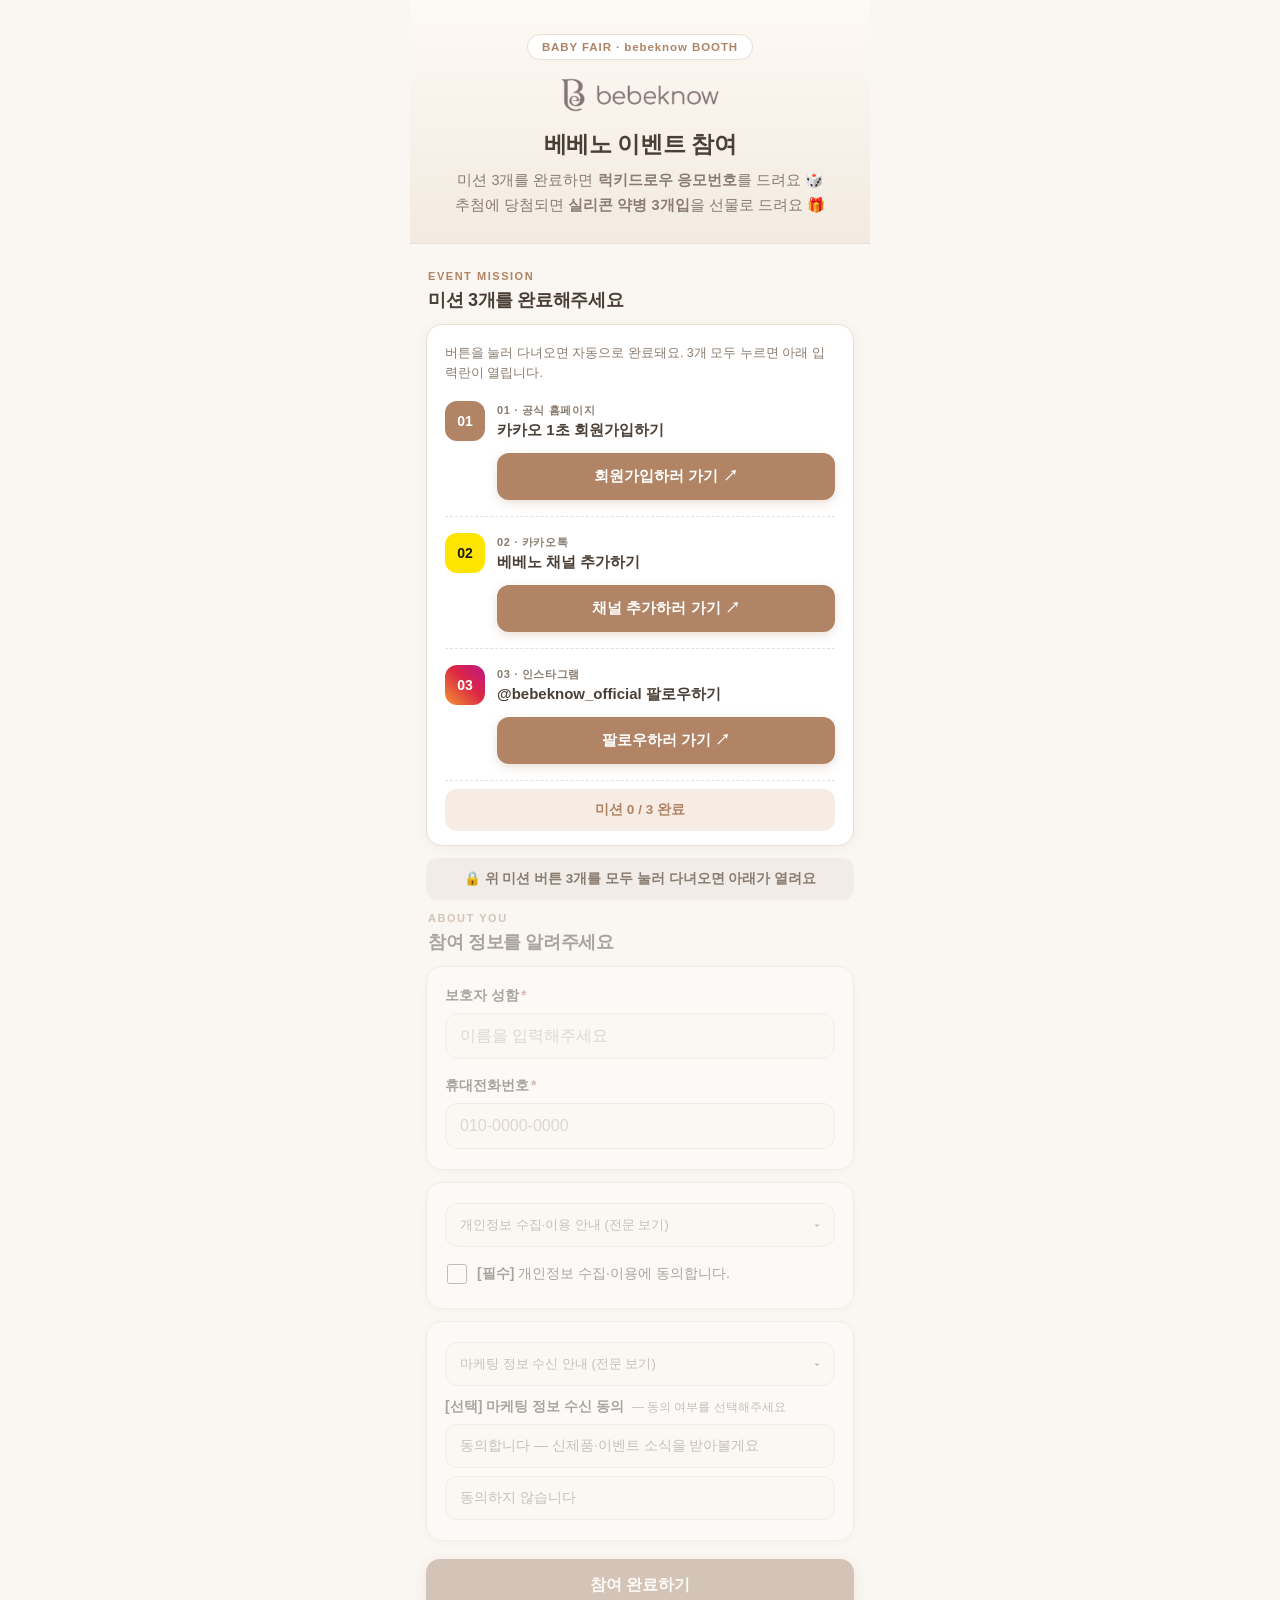
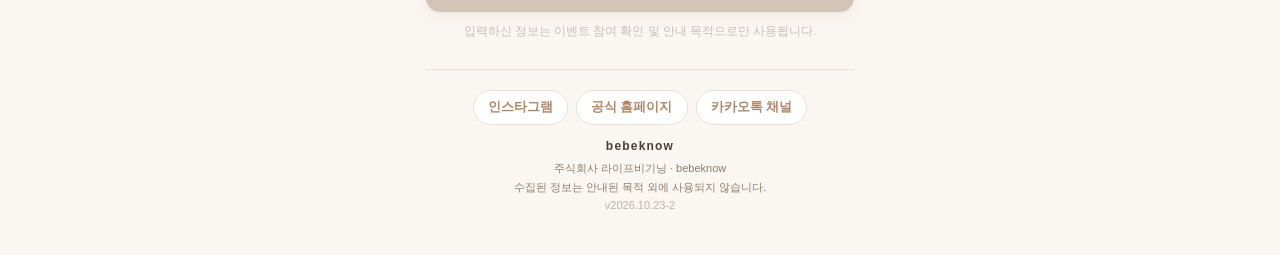
==== commit cde5bfd6: "이벤트 페이지: 사은품 문구 정정 — 미션 완료 시 응모번호, 당첨 시 실리콘 약병 3개입 Co-Authored-By: Claude Fable 5.1 <noreply@anthrop" ====
--- a/index.html
+++ b/index.html
@@ -4,9 +4,9 @@
 <meta charset="UTF-8">
 <meta name="viewport" content="width=device-width, initial-scale=1.0, maximum-scale=1.0">
 <title>베베노 이벤트 참여 | bebeknow</title>
-<meta name="description" content="베이비페어 베베노 부스 이벤트 참여 페이지. 미션 3개를 완료하고 실리콘 약병 3개입을 받아가세요.">
+<meta name="description" content="베이비페어 베베노 부스 이벤트 참여 페이지. 미션 3개를 완료하고 럭키드로우에 응모하세요. 당첨되면 실리콘 약병 3개입 증정.">
 <meta property="og:title" content="베베노 이벤트 참여">
-<meta property="og:description" content="베베노 부스 이벤트 — 미션 3개 완료하면 실리콘 약병 3개입 증정 + 럭키드로우 응모">
+<meta property="og:description" content="베베노 부스 이벤트 — 미션 3개 완료하고 럭키드로우 응모 — 당첨되면 실리콘 약병 3개입 증정">
 <meta name="theme-color" content="#faf6f1">
 <style>
   :root{
@@ -370,7 +370,7 @@
       <div class="badge">BABY FAIR · bebeknow BOOTH</div>
       <img class="logo-img" src="[data-uri]" alt="bebeknow">
       <h1>베베노 이벤트 참여</h1>
-      <p>미션 3개를 완료하면 <b>실리콘 약병 3개입</b>을 선물로 드려요 🎁<br>럭키드로우 응모번호도 함께 받아요.</p>
+      <p>미션 3개를 완료하면 <b>럭키드로우 응모번호</b>를 드려요 🎲<br>추첨에 당첨되면 <b>실리콘 약병 3개입</b>을 선물로 드려요 🎁</p>
     </div>
 
     <!-- ===== 미션 ===== -->
@@ -435,7 +435,7 @@
           <div class="terms">
             주식회사 라이프비기닝은 이벤트 진행을 위해 아래와 같이 개인정보를 수집·이용합니다.<br>
             · <b>수집 항목</b>: 성함, 휴대전화번호<br>
-            · <b>이용 목적</b>: 이벤트 참여 확인 및 중복 참여 방지, 사은품(실리콘 약병) 증정<br>
+            · <b>이용 목적</b>: 이벤트 참여 확인 및 중복 참여 방지, 럭키드로우 추첨 및 경품(실리콘 약병) 지급<br>
             · <b>보유 기간</b>: 이벤트 종료 후 3개월 이내 파기<br>
             ※ 동의를 거부하실 수 있으나, 거부 시 이벤트 참여가 어렵습니다.
           </div>
@@ -483,7 +483,7 @@
         <a data-link="kakao" href="#" target="_blank" rel="noopener noreferrer">카카오톡 채널</a>
       </div>
       <div class="foot-brand">bebeknow</div>
-      <p class="foot-txt">주식회사 라이프비기닝 · bebeknow<br>수집된 정보는 안내된 목적 외에 사용되지 않습니다.<br><span id="pageVer" style="opacity:.55">v2026.10.23-1</span></p>
+      <p class="foot-txt">주식회사 라이프비기닝 · bebeknow<br>수집된 정보는 안내된 목적 외에 사용되지 않습니다.<br><span id="pageVer" style="opacity:.55">v2026.10.23-2</span></p>
     </footer>
   </div>
 
@@ -491,7 +491,7 @@
   <div id="done">
     <div class="check">✓</div>
     <h2>참여가 완료되었어요!</h2>
-    <p id="doneLead">스태프에게 확인받고 실리콘 약병 3개입을 받아가세요 🎁</p>
+    <p id="doneLead">럭키드로우에 응모되었어요. 당첨되면 실리콘 약병 3개입을 드려요 🎁</p>
     <div class="draw-box" id="drawBox" hidden>
       <div class="draw-label" id="drawRound">응모번호</div>
       <div class="draw-num" id="drawNum">000</div>
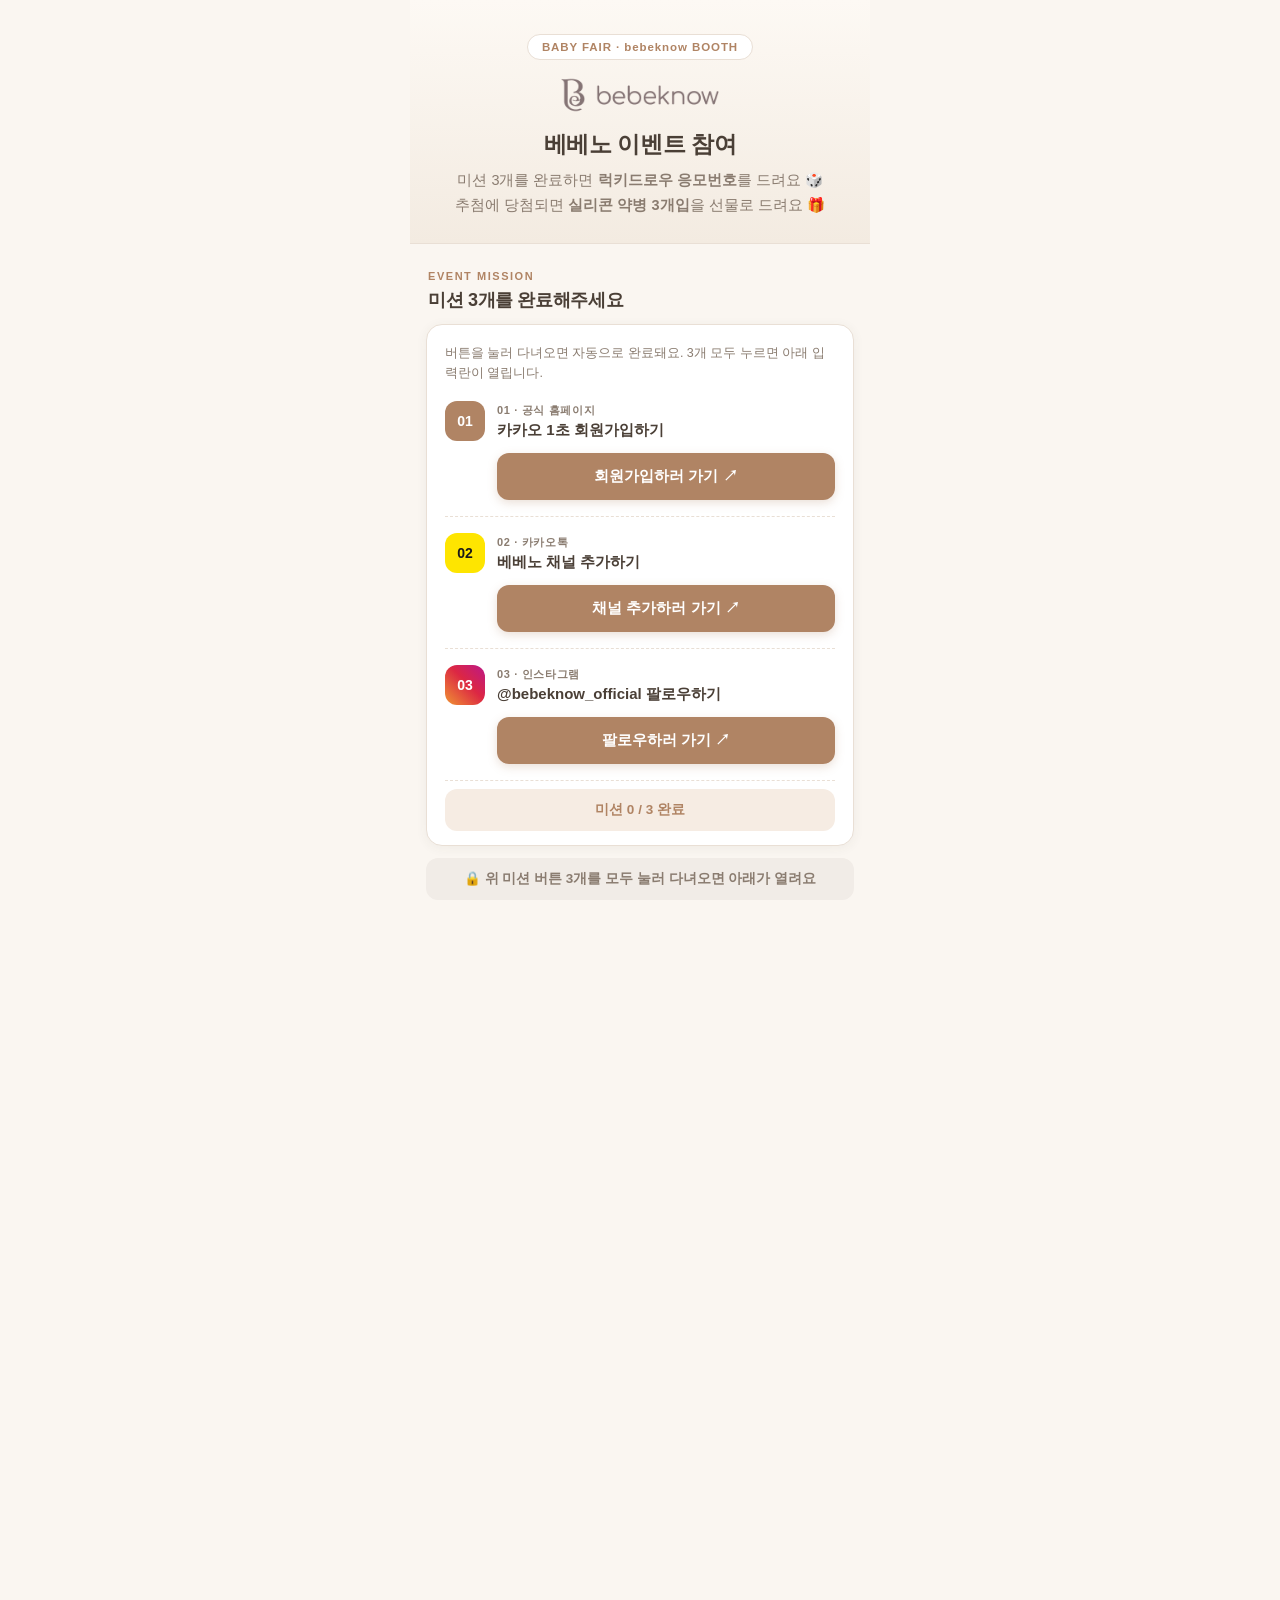
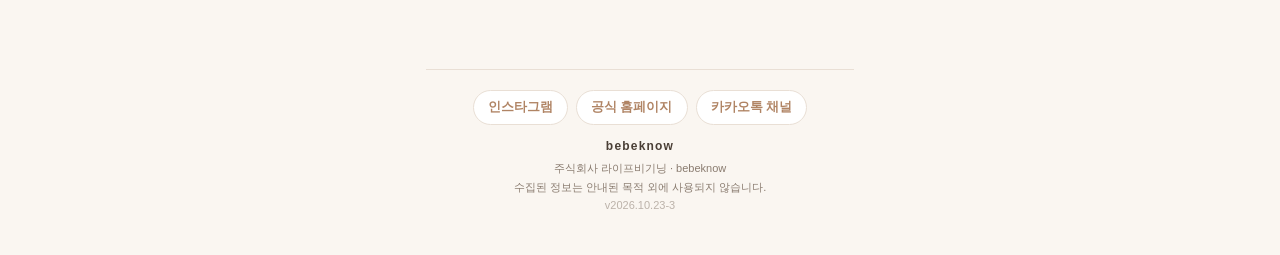
==== commit 69163b14: "이벤트 페이지: 완료 화면 '스태프에게 보여주세요' 블록 삭제, 잠금 화면 안내를 '내 응모번호 확인' 링크로 Co-Authored-By: Claude Fable 5.1 <nore" ====
--- a/index.html
+++ b/index.html
@@ -207,14 +207,8 @@
   .draw-num{font-size:64px;font-weight:900;line-height:1.1;letter-spacing:.06em;color:var(--ink);margin:4px 0 6px;font-variant-numeric:tabular-nums}
   .draw-note{font-size:12.5px;color:var(--ink-soft);line-height:1.5}
   #locked .draw-box{margin:16px 0 0}
-  #done .staff{
-    margin:22px 0 26px;background:var(--card);border:2px dashed var(--accent);
-    border-radius:16px;padding:18px;font-size:16px;font-weight:800;color:var(--accent-deep);
-  }
-  #done .staff-time{
-    margin-top:8px;font-size:12.5px;font-weight:600;color:var(--ink-soft);
-    font-variant-numeric:tabular-nums;
-  }
+  #done .done-more{margin:0 0 26px;font-size:13.5px;color:var(--ink-soft);line-height:1.7}
+  #done .done-more a{color:var(--accent-deep);font-weight:700}
   .hint.warn{color:var(--err);font-weight:600}
   .hint.warn[hidden]{display:none}
 
@@ -306,10 +300,6 @@
   .gate form > .sec-label:first-child{margin-top:4px}
 
   /* ===== 완료 화면 요약 ===== */
-  .done-summary{list-style:none;margin-top:12px;padding-top:12px;border-top:1px dashed var(--accent);text-align:left}
-  .done-summary li{font-size:13.5px;font-weight:600;color:var(--ink);padding:3px 0}
-  .done-summary li .ok{color:#3f6b2a;margin-right:6px}
-  .done-summary li .no{color:var(--ink-soft);margin-right:6px}
   #done .links{text-align:left}
 
   /* ===== 브랜드 슬로건 ===== */
@@ -333,6 +323,7 @@
     margin:20px 0 26px;background:var(--card);border:1px solid var(--line);
     border-radius:16px;padding:18px;font-size:14px;line-height:1.7;color:var(--ink);
   }
+  #locked .lock-box a{color:var(--accent-deep)}
   #locked .done-label{
     font-size:11px;font-weight:800;letter-spacing:.14em;color:var(--accent-deep);
     text-align:left;margin:0 2px 8px;
@@ -483,7 +474,7 @@
         <a data-link="kakao" href="#" target="_blank" rel="noopener noreferrer">카카오톡 채널</a>
       </div>
       <div class="foot-brand">bebeknow</div>
-      <p class="foot-txt">주식회사 라이프비기닝 · bebeknow<br>수집된 정보는 안내된 목적 외에 사용되지 않습니다.<br><span id="pageVer" style="opacity:.55">v2026.10.23-2</span></p>
+      <p class="foot-txt">주식회사 라이프비기닝 · bebeknow<br>수집된 정보는 안내된 목적 외에 사용되지 않습니다.<br><span id="pageVer" style="opacity:.55">v2026.10.23-3</span></p>
     </footer>
   </div>
 
@@ -497,11 +488,7 @@
       <div class="draw-num" id="drawNum">000</div>
       <div class="draw-note">발표 때 이 번호가 불리면 스태프에게 이 화면을 보여주세요</div>
     </div>
-    <div class="staff">
-      이 화면을 스태프에게 보여주세요 🙂
-      <div class="staff-time" id="staffTime"></div>
-      <ul class="done-summary" id="doneSummary"></ul>
-    </div>
+    <p class="done-more">응모번호는 <a href="my/">내 응모번호 확인</a>에서 휴대폰 번호로 언제든 다시 볼 수 있어요.</p>
 
     <!-- ===== 브랜드 슬로건 (문구는 여기서 수정) ===== -->
     <div class="slogan">
@@ -526,7 +513,7 @@
     </div>
     <div class="lock-box">
       한 기기·한 번호당 <b>한 번만</b> 참여할 수 있어요.<br>
-      아직 선물을 받지 못하셨다면 스태프에게 <b>휴대전화번호</b>를 알려주세요.
+      응모번호를 잃어버리셨다면 <a href="my/"><b>내 응모번호 확인</b></a>에서 휴대폰 번호로 다시 볼 수 있어요.
     </div>
     <div class="slogan">
       <div class="slogan-en">Easy breath, Easy life</div>
@@ -729,17 +716,8 @@
   if(/demo/i.test(location.search + location.hash)){
     document.getElementById("formView").style.display = "none";
     document.getElementById("done").style.display = "block";
-    var dz = function(n){ return (n<10?"0":"")+n; };
-    var dclock = document.getElementById("staffTime");
-    var dtick = function(){ var t = new Date(); dclock.textContent = "김베베님 · " + (t.getMonth()+1)+"/"+t.getDate()+" "+dz(t.getHours())+":"+dz(t.getMinutes())+":"+dz(t.getSeconds()); };
-    dtick(); setInterval(dtick, 1000);
+    document.getElementById("doneLead").textContent = "김베베님, 럭키드로우에 응모되었어요. 당첨되면 실리콘 약병 3개입을 드려요 🎁";
     showDraw("drawBox", "drawRound", "drawNum", 1, 37);
-    var dsum = document.getElementById("doneSummary");
-    MISSION_ORDER.forEach(function(k){
-      var li = document.createElement("li");
-      li.innerHTML = '<span class="ok">✅</span>' + MISSION_LABEL[k] + ' <small style="color:var(--ink-soft)">(자가 체크)</small>';
-      dsum.appendChild(li);
-    });
     var dm = document.createElement("div");
     dm.style.cssText = "margin:0 0 14px;padding:10px 14px;border-radius:12px;background:#fff6d6;color:#6b5320;font-size:12.5px;font-weight:700;text-align:center;";
     dm.textContent = "미리보기 화면입니다 (실제 참여 아님)";
@@ -885,24 +863,9 @@
     document.getElementById("formView").style.display="none";
     document.getElementById("done").style.display="block";
 
-    /* 참여자 이름 + 초 단위로 움직이는 시계 — 캡처 화면은 시간이 멈춰 있어 구분됩니다 */
-    var clock = document.getElementById("staffTime");
     function z(n){ return (n<10?"0":"")+n; }
-    function tick(){
-      var t = new Date();
-      clock.textContent = name + "님 · " + (t.getMonth()+1)+"/"+t.getDate()+" "+z(t.getHours())+":"+z(t.getMinutes())+":"+z(t.getSeconds());
-    }
-    tick(); setInterval(tick, 1000);
+    document.getElementById("doneLead").textContent = name + "님, 럭키드로우에 응모되었어요. 당첨되면 실리콘 약병 3개입을 드려요 🎁";
     if(res && res.drawNo) showDraw("drawBox", "drawRound", "drawNum", res.round, res.drawNo);
-
-    /* 미션 요약 */
-    var sum = document.getElementById("doneSummary");
-    sum.innerHTML = "";
-    MISSION_ORDER.forEach(function(k){
-      var li = document.createElement("li");
-      li.innerHTML = '<span class="ok">✅</span>' + MISSION_LABEL[k] + ' <small style="color:var(--ink-soft)">(자가 체크)</small>';
-      sum.appendChild(li);
-    });
     try{ localStorage.removeItem(MISSION_KEY); }catch(e){}
 
     try{
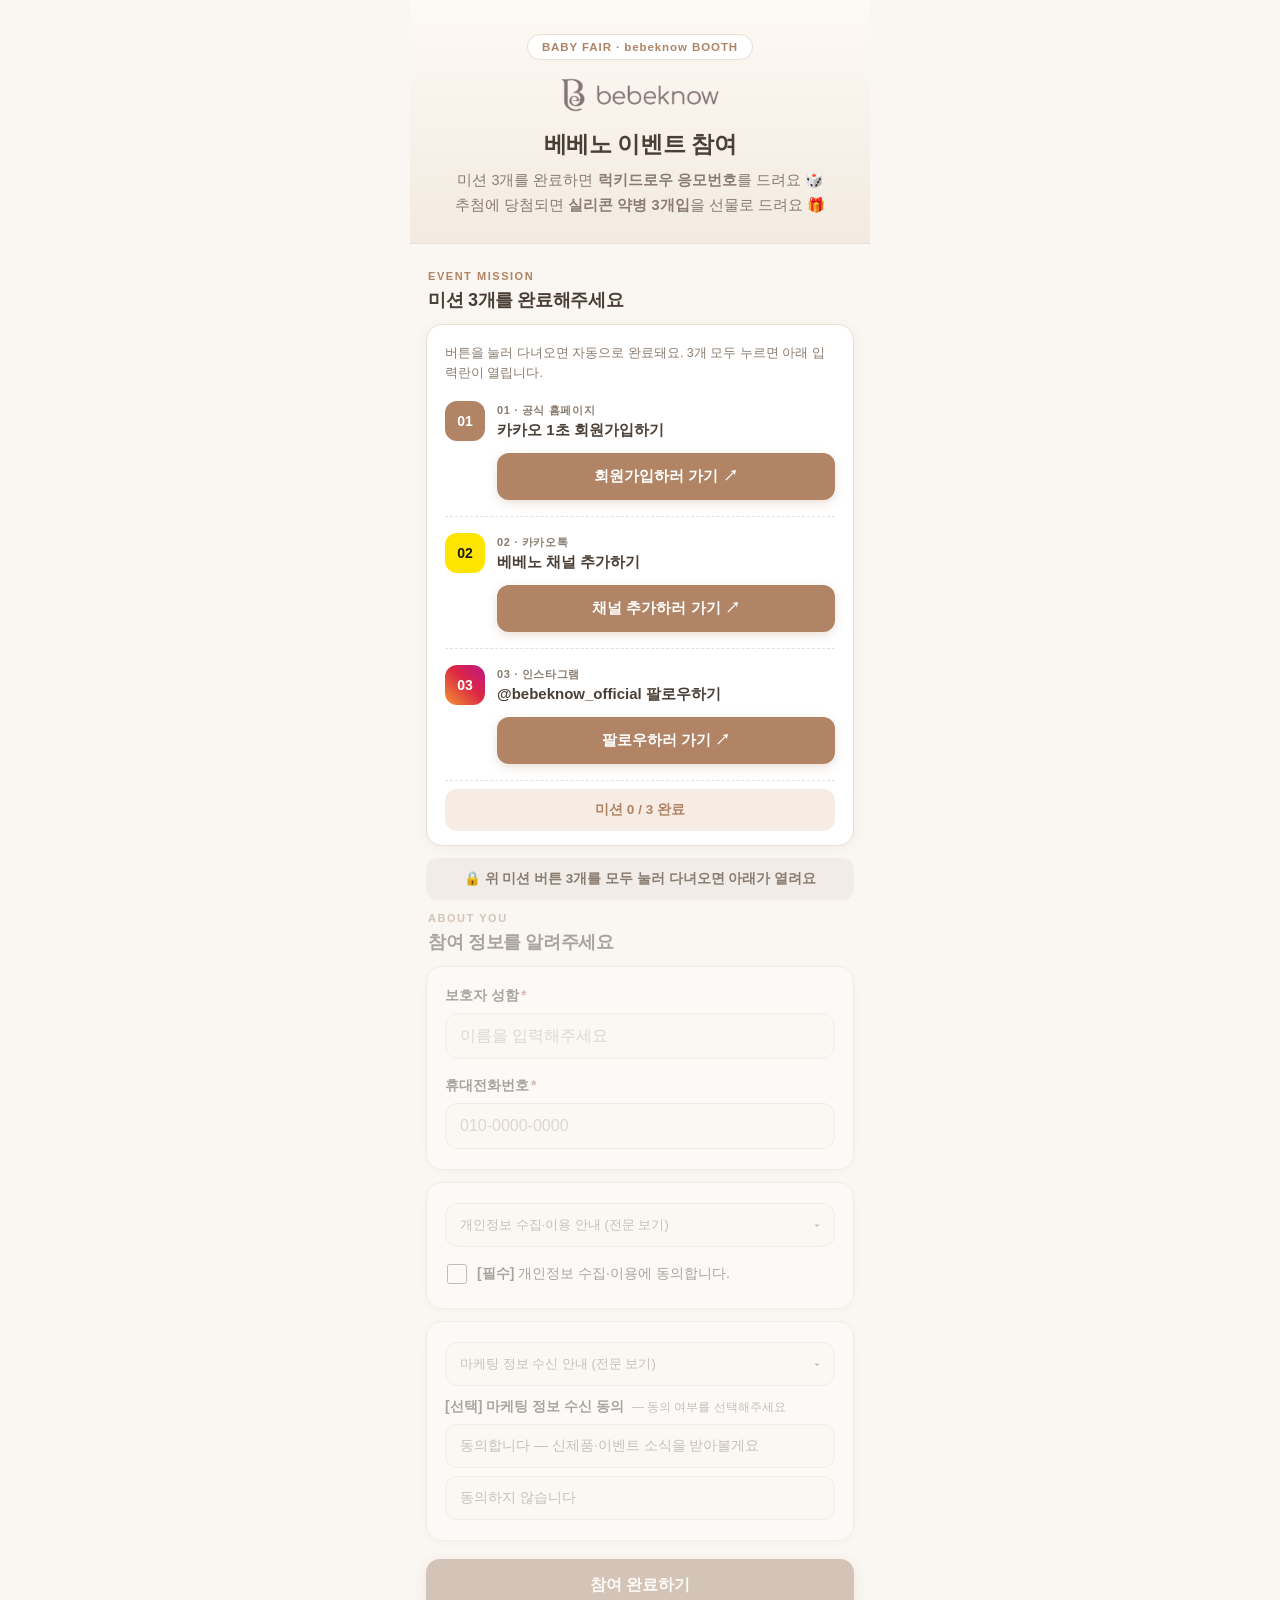
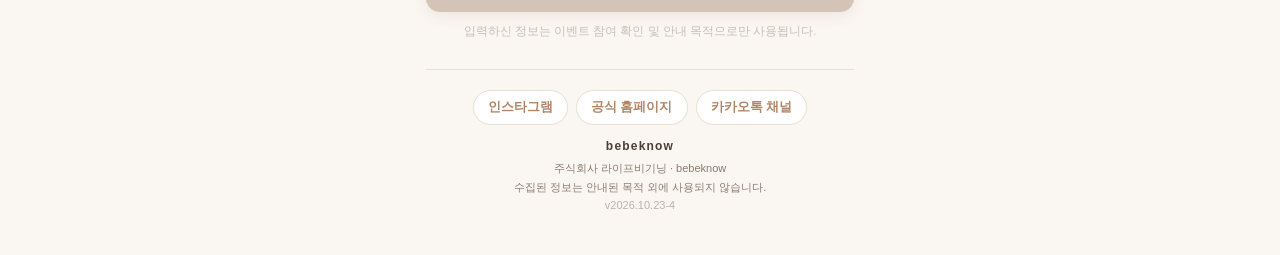
==== commit 7b9abcfd: "이벤트 페이지: 완료 문구 한 줄로 (응모 완료! 당첨되면 실리콘 약병 3개입) Co-Authored-By: Claude Fable 5.1 <noreply@anthropic.com" ====
--- a/index.html
+++ b/index.html
@@ -199,7 +199,8 @@
     color:#fff;font-size:44px;line-height:84px;margin:0 auto 20px;
   }
   #done h2{font-size:22px;font-weight:800;margin-bottom:10px}
-  #done p{font-size:15px;color:var(--ink-soft);line-height:1.7}
+  #done p{font-size:15px;color:var(--ink-soft);line-height:1.7;word-break:keep-all}
+  #done #doneLead{font-weight:700;color:var(--ink)}
   .draw-box{margin:0 0 18px;padding:18px 16px 16px;border-radius:18px;text-align:center;
     background:linear-gradient(135deg,#fff7ec,#fdeede);border:2px solid var(--accent)}
   .draw-box[hidden]{display:none}
@@ -474,7 +475,7 @@
         <a data-link="kakao" href="#" target="_blank" rel="noopener noreferrer">카카오톡 채널</a>
       </div>
       <div class="foot-brand">bebeknow</div>
-      <p class="foot-txt">주식회사 라이프비기닝 · bebeknow<br>수집된 정보는 안내된 목적 외에 사용되지 않습니다.<br><span id="pageVer" style="opacity:.55">v2026.10.23-3</span></p>
+      <p class="foot-txt">주식회사 라이프비기닝 · bebeknow<br>수집된 정보는 안내된 목적 외에 사용되지 않습니다.<br><span id="pageVer" style="opacity:.55">v2026.10.23-4</span></p>
     </footer>
   </div>
 
@@ -482,7 +483,7 @@
   <div id="done">
     <div class="check">✓</div>
     <h2>참여가 완료되었어요!</h2>
-    <p id="doneLead">럭키드로우에 응모되었어요. 당첨되면 실리콘 약병 3개입을 드려요 🎁</p>
+    <p id="doneLead">응모 완료! 당첨되면 실리콘 약병 3개입 🎁</p>
     <div class="draw-box" id="drawBox" hidden>
       <div class="draw-label" id="drawRound">응모번호</div>
       <div class="draw-num" id="drawNum">000</div>
@@ -716,7 +717,7 @@
   if(/demo/i.test(location.search + location.hash)){
     document.getElementById("formView").style.display = "none";
     document.getElementById("done").style.display = "block";
-    document.getElementById("doneLead").textContent = "김베베님, 럭키드로우에 응모되었어요. 당첨되면 실리콘 약병 3개입을 드려요 🎁";
+    document.getElementById("doneLead").textContent = "김베베님 응모 완료! 당첨되면 실리콘 약병 3개입 🎁";
     showDraw("drawBox", "drawRound", "drawNum", 1, 37);
     var dm = document.createElement("div");
     dm.style.cssText = "margin:0 0 14px;padding:10px 14px;border-radius:12px;background:#fff6d6;color:#6b5320;font-size:12.5px;font-weight:700;text-align:center;";
@@ -864,7 +865,7 @@
     document.getElementById("done").style.display="block";
 
     function z(n){ return (n<10?"0":"")+n; }
-    document.getElementById("doneLead").textContent = name + "님, 럭키드로우에 응모되었어요. 당첨되면 실리콘 약병 3개입을 드려요 🎁";
+    document.getElementById("doneLead").textContent = name + "님 응모 완료! 당첨되면 실리콘 약병 3개입 🎁";
     if(res && res.drawNo) showDraw("drawBox", "drawRound", "drawNum", res.round, res.drawNo);
     try{ localStorage.removeItem(MISSION_KEY); }catch(e){}
 
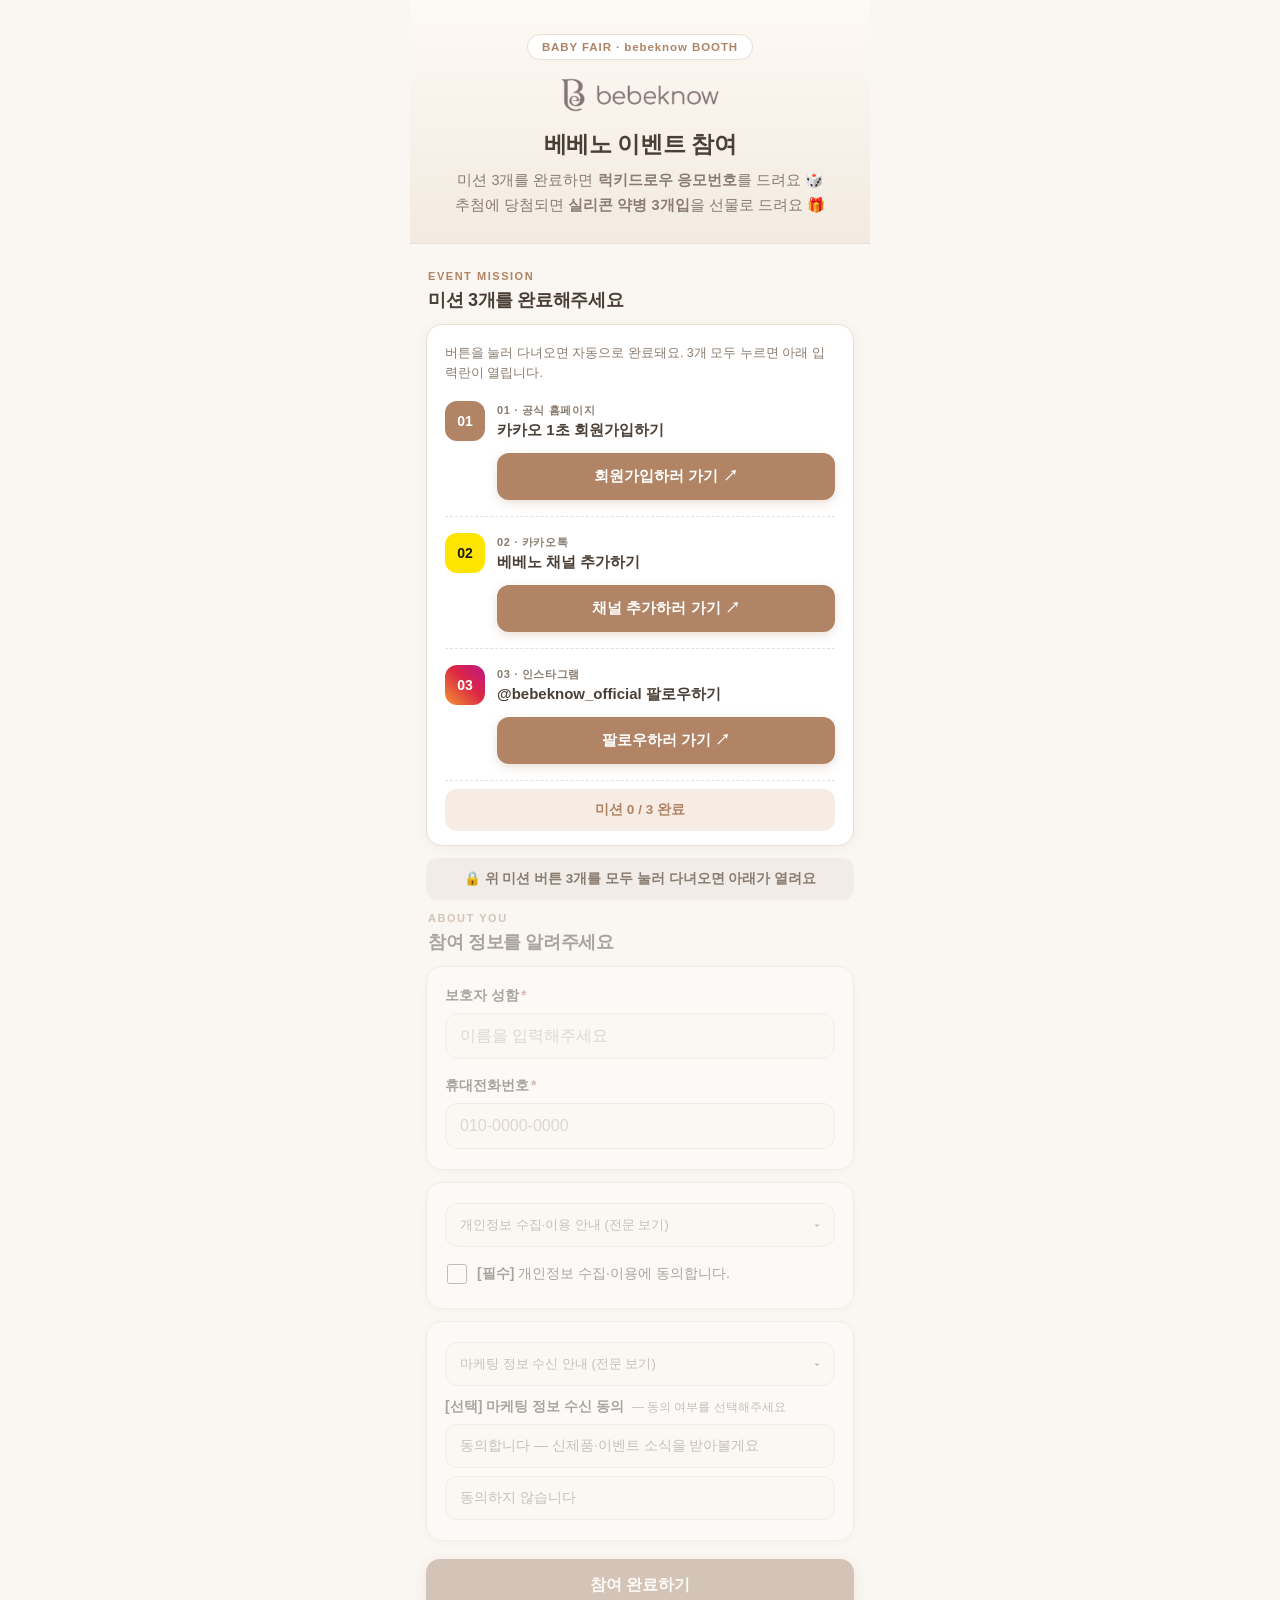
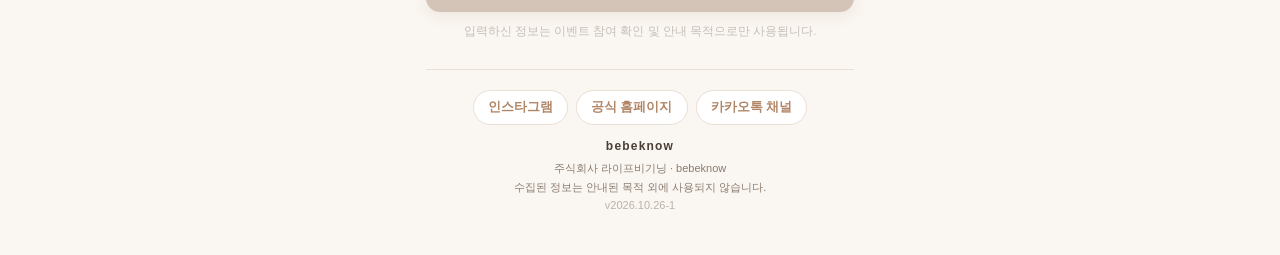
==== commit f76f1682: "럭키드로우: 고객 화면은 회차 대신 발표 시각, 직원 추첨 화면은 '10/30(목) 2회차' 식 날짜별 회차 표시 Co-Authored-By: Claude Opus 5.5 <nor" ====
--- a/index.html
+++ b/index.html
@@ -475,7 +475,7 @@
         <a data-link="kakao" href="#" target="_blank" rel="noopener noreferrer">카카오톡 채널</a>
       </div>
       <div class="foot-brand">bebeknow</div>
-      <p class="foot-txt">주식회사 라이프비기닝 · bebeknow<br>수집된 정보는 안내된 목적 외에 사용되지 않습니다.<br><span id="pageVer" style="opacity:.55">v2026.10.23-4</span></p>
+      <p class="foot-txt">주식회사 라이프비기닝 · bebeknow<br>수집된 정보는 안내된 목적 외에 사용되지 않습니다.<br><span id="pageVer" style="opacity:.55">v2026.10.26-1</span></p>
     </footer>
   </div>
 
@@ -692,10 +692,19 @@
  * -------------------------------------------- */
 var DEVICE_KEY = "bebeknow_event_done";
 function pad3(n){ n = parseInt(n, 10); return isNaN(n) ? "" : ("00" + n).slice(-3); }
-function showDraw(boxId, roundId, numId, round, no){
-  if(!no) return;
-  document.getElementById(roundId).textContent = (round ? round + "회차 " : "") + "럭키드로우 응모번호";
-  document.getElementById(numId).textContent = pad3(no);
+/* 회차 번호 대신 발표 시각으로: "오늘 14:00 발표" (다른 날이면 "10/30(목) 14:00 발표") */
+function drawWhen(time, day){
+  if(!time) return "";
+  var t = new Date(), today = t.getFullYear() + "-" + ("0" + (t.getMonth() + 1)).slice(-2) + "-" + ("0" + t.getDate()).slice(-2);
+  if(!day || day === today) return "오늘 " + time + " 발표";
+  var p = String(day).split("-"), d = new Date(+p[0], +p[1] - 1, +p[2]);
+  return (+p[1]) + "/" + (+p[2]) + "(" + "일월화수목금토".charAt(d.getDay()) + ") " + time + " 발표";
+}
+function showDraw(boxId, roundId, numId, info){
+  if(!info || !info.no) return;
+  var w = drawWhen(info.time, info.day);
+  document.getElementById(roundId).textContent = "럭키드로우 응모번호" + (w ? " · " + w : "");
+  document.getElementById(numId).textContent = pad3(info.no);
   document.getElementById(boxId).hidden = false;
 }
 function readDevice(){ try{ var r = localStorage.getItem(DEVICE_KEY); return r ? JSON.parse(r) : null; }catch(e){ return null; } }
@@ -704,7 +713,7 @@
   document.getElementById("formView").style.display = "none";
   document.getElementById("done").style.display = "none";
   document.getElementById("lockMeta").textContent = (d.at || "오늘") + " · " + (d.name || "") + "님 · 끝번호 " + (d.phone ? d.phone.slice(-4) : "----");
-  showDraw("lockDraw", "lockDrawRound", "lockDrawNum", d.round, d.draw);
+  showDraw("lockDraw", "lockDrawRound", "lockDrawNum", { no: d.draw, time: d.time, day: d.day });
   document.getElementById("locked").style.display = "block";
   window.scrollTo(0,0);
 }
@@ -718,7 +727,7 @@
     document.getElementById("formView").style.display = "none";
     document.getElementById("done").style.display = "block";
     document.getElementById("doneLead").textContent = "김베베님 응모 완료! 당첨되면 실리콘 약병 3개입 🎁";
-    showDraw("drawBox", "drawRound", "drawNum", 1, 37);
+    showDraw("drawBox", "drawRound", "drawNum", { no: 37, time: "14:00" });
     var dm = document.createElement("div");
     dm.style.cssText = "margin:0 0 14px;padding:10px 14px;border-radius:12px;background:#fff6d6;color:#6b5320;font-size:12.5px;font-weight:700;text-align:center;";
     dm.textContent = "미리보기 화면입니다 (실제 참여 아님)";
@@ -822,7 +831,7 @@
         }
         if(res.status === "full"){
           unlock();
-          return showErr("이번 회차 응모번호(1~999)가 모두 발급됐어요. 스태프에게 알려주세요.");
+          return showErr("지금 응모번호(1~999)가 모두 발급됐어요. 스태프에게 알려주세요.");
         }
         if(res.status === "dup"){
           unlock();
@@ -866,13 +875,13 @@
 
     function z(n){ return (n<10?"0":"")+n; }
     document.getElementById("doneLead").textContent = name + "님 응모 완료! 당첨되면 실리콘 약병 3개입 🎁";
-    if(res && res.drawNo) showDraw("drawBox", "drawRound", "drawNum", res.round, res.drawNo);
+    if(res && res.drawNo) showDraw("drawBox", "drawRound", "drawNum", { no: res.drawNo, time: res.drawTime, day: res.drawDay });
     try{ localStorage.removeItem(MISSION_KEY); }catch(e){}
 
     try{
       var t0 = new Date();
       var stamp = (res && res.at) || ((t0.getMonth()+1) + "/" + t0.getDate() + " " + z(t0.getHours()) + ":" + z(t0.getMinutes()));
-      localStorage.setItem(DEVICE_KEY, JSON.stringify({ name: name, at: stamp, phone: phoneDigits(phone), round: res && res.round, draw: res && res.drawNo }));
+      localStorage.setItem(DEVICE_KEY, JSON.stringify({ name: name, at: stamp, phone: phoneDigits(phone), round: res && res.round, draw: res && res.drawNo, time: res && res.drawTime, day: res && res.drawDay }));
     }catch(e){}
     window.scrollTo(0,0);
   }
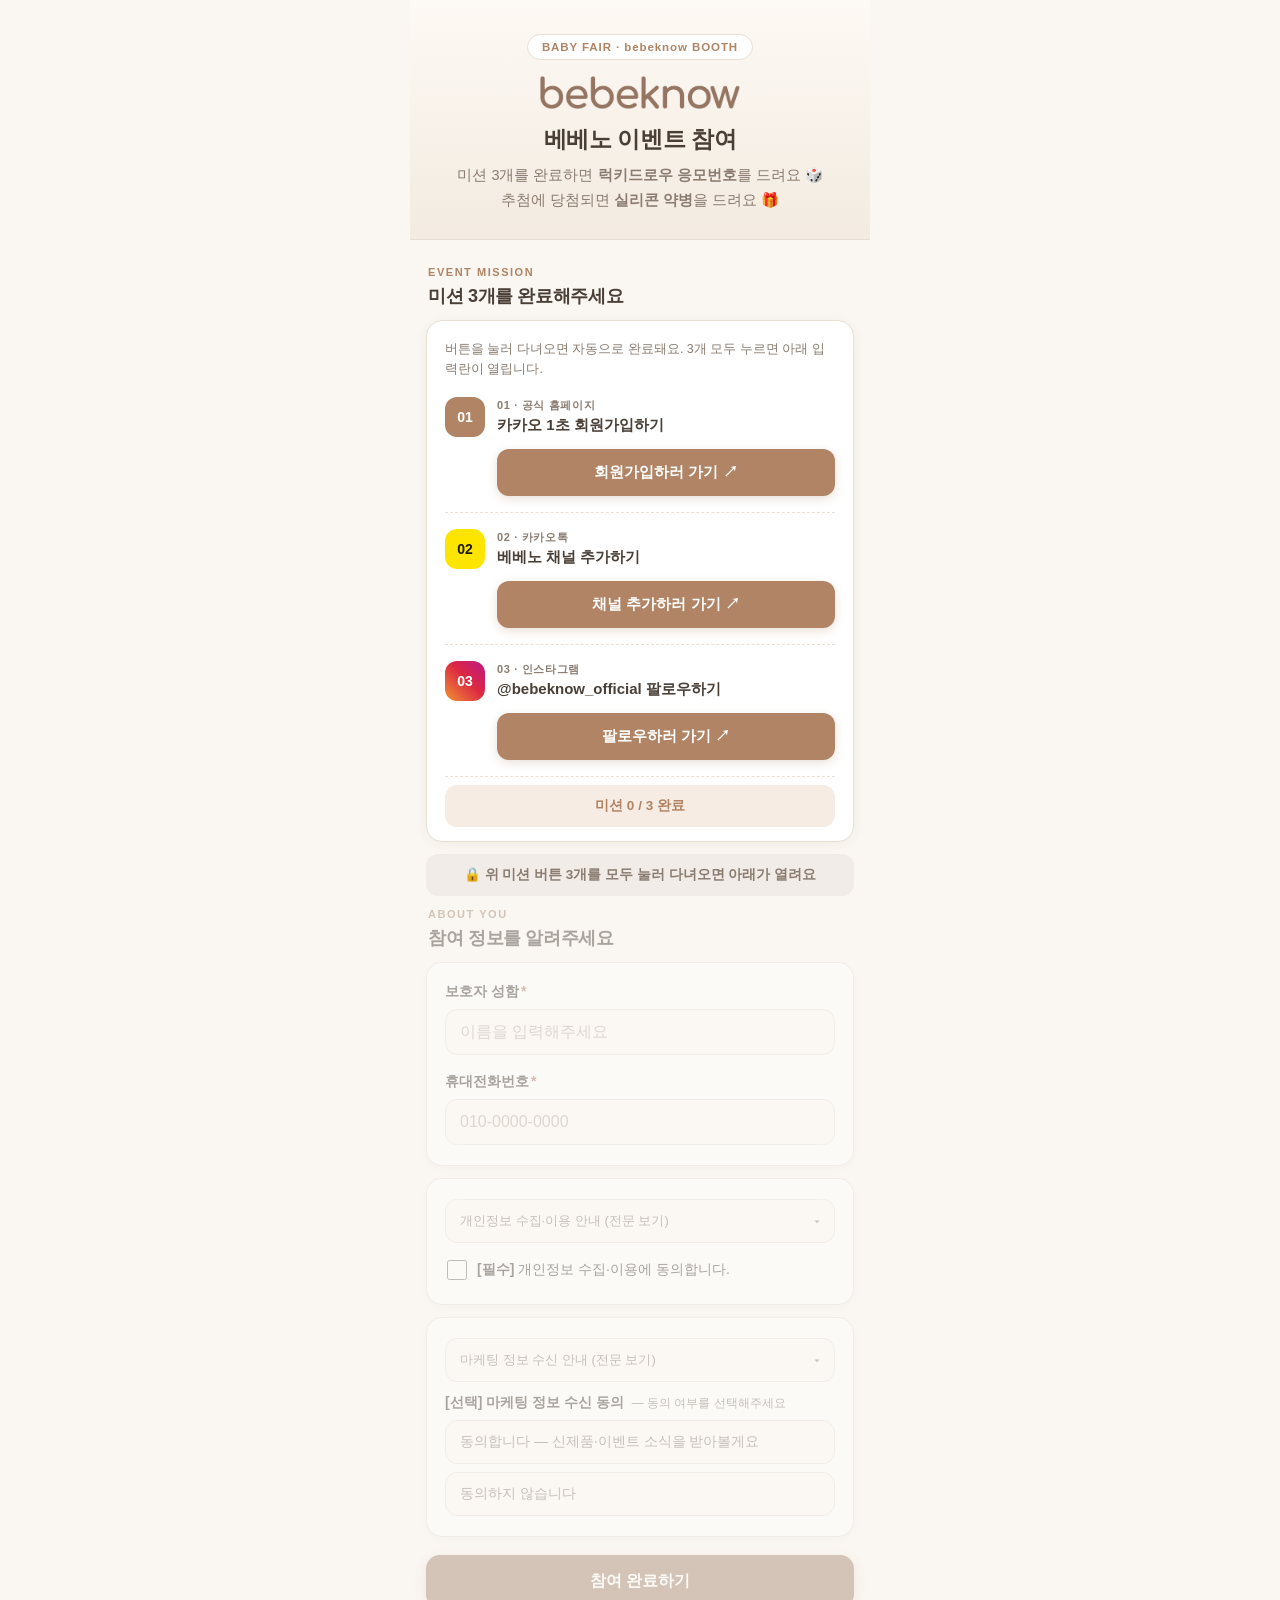
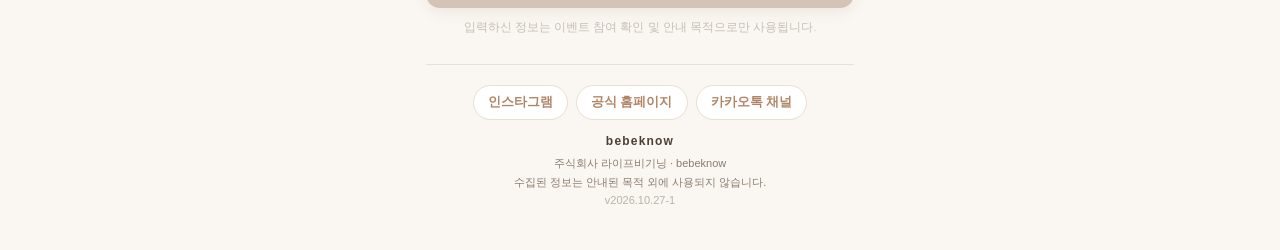
==== commit 69c1f647: "로고 이미지 교체(전 페이지) + 경품 문구 "실리콘 약병을 드려요" - img/logo.png (브랜드 워드마크) 추가, 이벤트·내 응모번호·QR·맥북·아이패드 화면의 글자 로고" ====
--- a/index.html
+++ b/index.html
@@ -4,9 +4,9 @@
 <meta charset="UTF-8">
 <meta name="viewport" content="width=device-width, initial-scale=1.0, maximum-scale=1.0">
 <title>베베노 이벤트 참여 | bebeknow</title>
-<meta name="description" content="베이비페어 베베노 부스 이벤트 참여 페이지. 미션 3개를 완료하고 럭키드로우에 응모하세요. 당첨되면 실리콘 약병 3개입 증정.">
+<meta name="description" content="베이비페어 베베노 부스 이벤트 참여 페이지. 미션 3개를 완료하고 럭키드로우에 응모하세요. 당첨되면 실리콘 약병을 드려요.">
 <meta property="og:title" content="베베노 이벤트 참여">
-<meta property="og:description" content="베베노 부스 이벤트 — 미션 3개 완료하고 럭키드로우 응모 — 당첨되면 실리콘 약병 3개입 증정">
+<meta property="og:description" content="베베노 부스 이벤트 — 미션 3개 완료하고 럭키드로우 응모 — 당첨되면 실리콘 약병을 드려요">
 <meta name="theme-color" content="#faf6f1">
 <style>
   :root{
@@ -46,7 +46,7 @@
     font-size:11.5px;font-weight:700;letter-spacing:.08em;color:var(--accent-deep);
     margin-bottom:16px;
   }
-  .hero .logo-img{width:186px;max-width:60%;height:auto;display:block;margin:0 auto}
+  .hero .logo-img{width:200px;max-width:62%;height:auto;display:block;margin:0 auto}
   .hero h1{font-size:23px;font-weight:800;margin-top:14px;line-height:1.4;letter-spacing:-.02em}
   .hero p{font-size:14.5px;color:var(--ink-soft);margin-top:8px;line-height:1.7}
 
@@ -360,9 +360,9 @@
     <!-- ===== HERO ===== -->
     <div class="hero">
       <div class="badge">BABY FAIR · bebeknow BOOTH</div>
-      <img class="logo-img" src="[data-uri]" alt="bebeknow">
+      <img class="logo-img" src="img/logo.png?v=1" alt="bebeknow">
       <h1>베베노 이벤트 참여</h1>
-      <p>미션 3개를 완료하면 <b>럭키드로우 응모번호</b>를 드려요 🎲<br>추첨에 당첨되면 <b>실리콘 약병 3개입</b>을 선물로 드려요 🎁</p>
+      <p>미션 3개를 완료하면 <b>럭키드로우 응모번호</b>를 드려요 🎲<br>추첨에 당첨되면 <b>실리콘 약병</b>을 드려요 🎁</p>
     </div>
 
     <!-- ===== 미션 ===== -->
@@ -475,7 +475,7 @@
         <a data-link="kakao" href="#" target="_blank" rel="noopener noreferrer">카카오톡 채널</a>
       </div>
       <div class="foot-brand">bebeknow</div>
-      <p class="foot-txt">주식회사 라이프비기닝 · bebeknow<br>수집된 정보는 안내된 목적 외에 사용되지 않습니다.<br><span id="pageVer" style="opacity:.55">v2026.10.26-1</span></p>
+      <p class="foot-txt">주식회사 라이프비기닝 · bebeknow<br>수집된 정보는 안내된 목적 외에 사용되지 않습니다.<br><span id="pageVer" style="opacity:.55">v2026.10.27-1</span></p>
     </footer>
   </div>
 
@@ -483,7 +483,7 @@
   <div id="done">
     <div class="check">✓</div>
     <h2>참여가 완료되었어요!</h2>
-    <p id="doneLead">응모 완료! 당첨되면 실리콘 약병 3개입 🎁</p>
+    <p id="doneLead">응모 완료! 당첨되면 실리콘 약병을 드려요 🎁</p>
     <div class="draw-box" id="drawBox" hidden>
       <div class="draw-label" id="drawRound">응모번호</div>
       <div class="draw-num" id="drawNum">000</div>
@@ -726,7 +726,7 @@
   if(/demo/i.test(location.search + location.hash)){
     document.getElementById("formView").style.display = "none";
     document.getElementById("done").style.display = "block";
-    document.getElementById("doneLead").textContent = "김베베님 응모 완료! 당첨되면 실리콘 약병 3개입 🎁";
+    document.getElementById("doneLead").textContent = "김베베님 응모 완료! 당첨되면 실리콘 약병을 드려요 🎁";
     showDraw("drawBox", "drawRound", "drawNum", { no: 37, time: "14:00" });
     var dm = document.createElement("div");
     dm.style.cssText = "margin:0 0 14px;padding:10px 14px;border-radius:12px;background:#fff6d6;color:#6b5320;font-size:12.5px;font-weight:700;text-align:center;";
@@ -874,7 +874,7 @@
     document.getElementById("done").style.display="block";
 
     function z(n){ return (n<10?"0":"")+n; }
-    document.getElementById("doneLead").textContent = name + "님 응모 완료! 당첨되면 실리콘 약병 3개입 🎁";
+    document.getElementById("doneLead").textContent = name + "님 응모 완료! 당첨되면 실리콘 약병을 드려요 🎁";
     if(res && res.drawNo) showDraw("drawBox", "drawRound", "drawNum", { no: res.drawNo, time: res.drawTime, day: res.drawDay });
     try{ localStorage.removeItem(MISSION_KEY); }catch(e){}
 
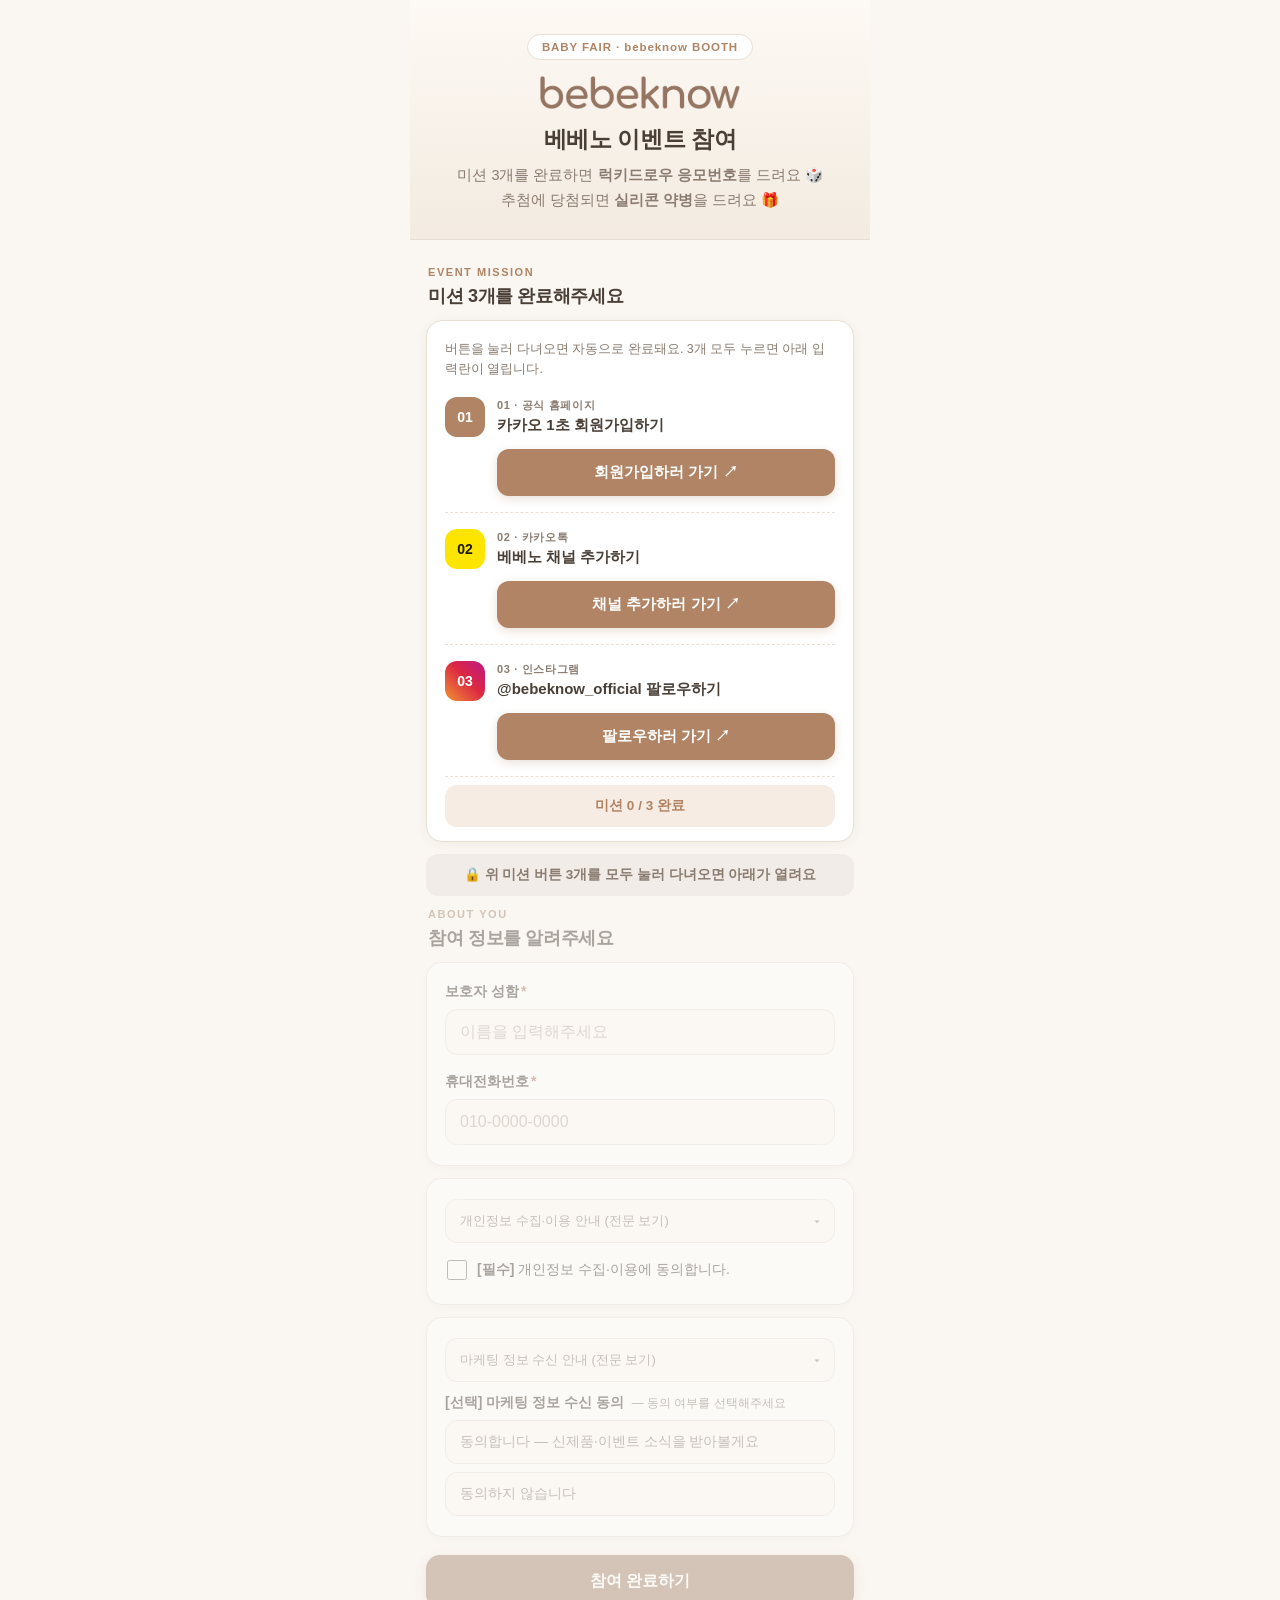
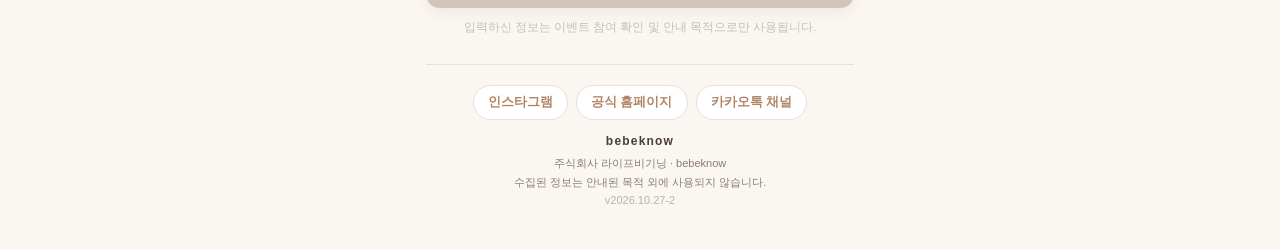
==== commit 8d8ed33e: "점검 반영: 이벤트 페이지 옛 구글폼 예비 코드 삭제, 고객·스태프 화면 용어 "직원" → "스태프" 통일 - index v2026.10.27-2, my v2026.10.27-2," ====
--- a/index.html
+++ b/index.html
@@ -475,7 +475,7 @@
         <a data-link="kakao" href="#" target="_blank" rel="noopener noreferrer">카카오톡 채널</a>
       </div>
       <div class="foot-brand">bebeknow</div>
-      <p class="foot-txt">주식회사 라이프비기닝 · bebeknow<br>수집된 정보는 안내된 목적 외에 사용되지 않습니다.<br><span id="pageVer" style="opacity:.55">v2026.10.27-1</span></p>
+      <p class="foot-txt">주식회사 라이프비기닝 · bebeknow<br>수집된 정보는 안내된 목적 외에 사용되지 않습니다.<br><span id="pageVer" style="opacity:.55">v2026.10.27-2</span></p>
     </footer>
   </div>
 
@@ -551,22 +551,6 @@
  * ============================================================ */
 var GAS_URL = "https://script.google.com/macros/s/AKfycbwOrp74H1BYqzJ-8Wv7jv4q5qJ8K0qfA1z6YpHIRz-LsfTCHWrP8SoGe_8QYl51Q_zOew/exec";
 
-/* ============================================================
- * [3] 구글폼 설정 (GAS_URL이 비어 있을 때만 사용)
- *  응답은 구글시트 "베베노 느린 우체통 이벤트(응답)"에 자동 저장됩니다.
- * ============================================================ */
-var GF = {
-  action: "https://docs.google.com/forms/d/e/1FAIpQLSdjPWGPc31a0-SEVeKS-C2T6EQDVCtPmyhC0P4CqMHW9VI29A/formResponse",
-  entries: {
-    name: "entry.905327440",
-    phone: "entry.784976325",
-    address: "entry.1972831091",
-    baby: "entry.731690939",
-    event: "entry.1409737991",
-    agree1: "entry.262244604",
-    agree2: "entry.1705169096"
-  }
-};
 
 /* ---------- 링크 적용 ---------- */
 (function applyLinks(){
@@ -848,25 +832,8 @@
     return;
   }
 
-  /* ===== B. 구글폼으로 제출 (GAS_URL 미설정 시 — 중복 차단 없음) ===== */
-  if(!GF.action || !GF.entries.name){
-    return showErr("폼 연결 설정이 아직 완료되지 않았습니다. 담당자에게 알려주세요.");
-  }
-  var p = new URLSearchParams();
-  p.append(GF.entries.name, name);
-  p.append(GF.entries.phone, phone);
-  p.append(GF.entries.address, "");
-  if(GF.entries.baby) p.append(GF.entries.baby, "");
-  if(GF.entries.event) p.append(GF.entries.event, "미션 이벤트");
-  if(GF.entries.agree1) p.append(GF.entries.agree1, "개인정보 수집·이용에 동의합니다");
-  if(GF.entries.agree2) p.append(GF.entries.agree2, agree2.value==="yes" ? "마케팅 정보 수신에 동의합니다" : "동의하지 않습니다");
-
-  lock();
-  fetch(GF.action, {
-    method:"POST", mode:"no-cors",
-    headers:{"Content-Type":"application/x-www-form-urlencoded"},
-    body:p.toString()
-  }).then(function(){ finish(null); }).catch(function(){ finish(null); });
+  /* 서버 주소가 비어 있으면 저장할 곳이 없음 (예전 구글폼 예비 경로는 2026-10-27 삭제) */
+  return showErr("서버 연결 설정이 비어 있어요. 스태프에게 알려주세요.");
 
   /* ===== 완료 화면 ===== */
   function finish(res){
